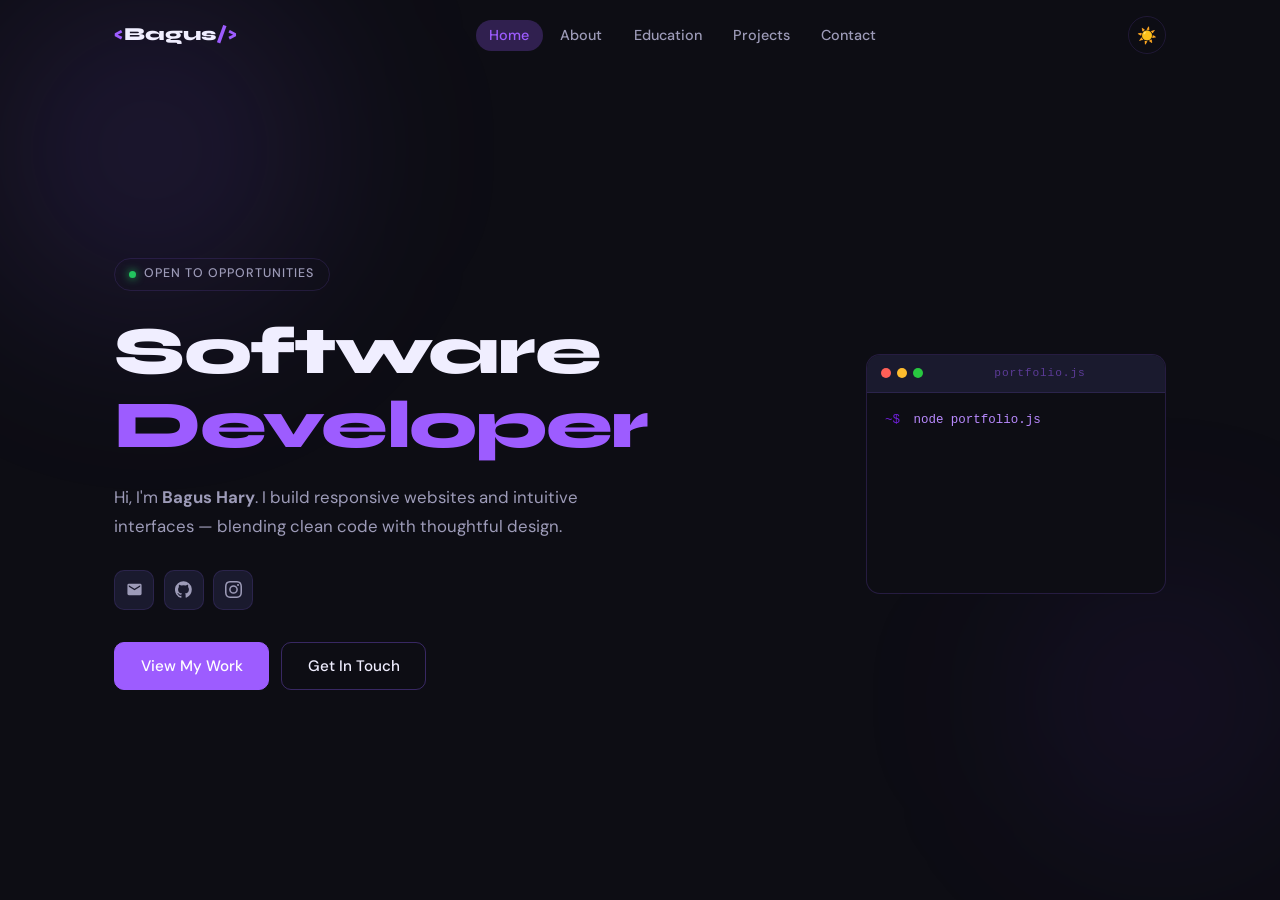
==== index.html @ 2788028b "feat: add dark mode toggle" ====
<!DOCTYPE html>
<html lang="en" data-theme="dark">

<head>
    <meta charset="UTF-8" />
    <meta name="viewport" content="width=device-width, initial-scale=1.0" />
    <title>Bagus Hary — Software Developer</title>
    <meta name="description" content="Portfolio of Bagus Hary — Software Developer" />

    <!-- Google Fonts: Syne (display) + DM Sans (body) -->
    <link rel="preconnect" href="https://fonts.googleapis.com" />
    <link rel="preconnect" href="https://fonts.gstatic.com" crossorigin />
    <link
        href="https://fonts.googleapis.com/css2?family=Syne:wght@400;600;700;800&family=DM+Sans:ital,opsz,wght@0,9..40,300;0,9..40,400;0,9..40,500;1,9..40,300&display=swap"
        rel="stylesheet" />

    <link rel="stylesheet" href="assets/css/style.css" />
</head>

<body>
    <!-- ========== NAVBAR ========== -->
    <header id="navbar">
        <nav class="navbar container">

            <!-- Logo -->
            <a href="#home" class="nav-logo">
                <span class="logo-bracket">&lt;</span>Bagus<span class="logo-bracket">/&gt;</span>
            </a>

            <!-- Desktop Links -->
            <ul class="nav-links" id="navLinks">
                <li><a href="#home" class="nav-link active">Home</a></li>
                <li><a href="#about" class="nav-link">About</a></li>
                <li><a href="#education" class="nav-link">Education</a></li>
                <li><a href="#projects" class="nav-link">Projects</a></li>
                <li><a href="#contact" class="nav-link">Contact</a></li>
            </ul>

            <!-- Right controls -->
            <div class="nav-controls">
                <!-- Dark/Light toggle -->
                <button class="theme-toggle" id="themeToggle" aria-label="Toggle theme" title="Toggle theme">
                    <span class="theme-icon">☀️</span>
                </button>

                <!-- Hamburger (mobile) -->
                <button class="hamburger" id="hamburger" aria-label="Open menu">
                    <span></span><span></span><span></span>
                </button>
            </div>

        </nav>
    </header>

    <main>
        <!-- ========== HERO ========== -->
        <section id="home">
            <div class="hero-bg-blob blob-1"></div>
            <div class="hero-bg-blob blob-2"></div>

            <div class="container hero-inner">
                <div class="hero-content">

                    <!-- Status badge -->
                    <div class="hero-badge">
                        <span class="badge-dot"></span>
                        Open to Opportunities
                    </div>

                    <!-- Headline -->
                    <h1 class="hero-title">
                        Software
                        <span class="accent">Developer</span>
                    </h1>

                    <!-- Tagline -->
                    <p class="hero-tagline">
                        Hi, I'm <strong>Bagus Hary</strong>. I build responsive websites and
                        intuitive interfaces — blending clean code with thoughtful design.
                    </p>

                    <!-- Social icons -->
                    <div class="hero-social">
                        <a href="mailto:bagushary79@gmail.com" class="social-btn" aria-label="Email">
                            <svg viewBox="0 0 24 24" fill="currentColor">
                                <path
                                    d="M20 4H4a2 2 0 0 0-2 2v12a2 2 0 0 0 2 2h16a2 2 0 0 0 2-2V6a2 2 0 0 0-2-2zm0 4-8 5-8-5V6l8 5 8-5v2z" />
                            </svg>
                        </a>
                        <a href="https://github.com/harybagus" target="_blank" rel="noopener" class="social-btn"
                            aria-label="GitHub">
                            <svg viewBox="0 0 24 24" fill="currentColor">
                                <path
                                    d="M12 .3a12 12 0 0 0-3.79 23.4c.6.1.82-.26.82-.58v-2.18c-3.34.72-4.04-1.61-4.04-1.61-.54-1.38-1.33-1.75-1.33-1.75-1.09-.74.08-.73.08-.73 1.2.09 1.84 1.24 1.84 1.24 1.07 1.83 2.8 1.3 3.49 1 .1-.78.42-1.31.76-1.61-2.67-.3-5.47-1.33-5.47-5.93 0-1.31.47-2.38 1.24-3.22-.14-.3-.54-1.52.1-3.18 0 0 1.01-.32 3.3 1.23a11.5 11.5 0 0 1 6 0c2.29-1.55 3.3-1.23 3.3-1.23.64 1.66.24 2.88.12 3.18.77.84 1.23 1.91 1.23 3.22 0 4.61-2.81 5.63-5.48 5.92.43.37.81 1.1.81 2.22v3.29c0 .32.22.69.83.58A12 12 0 0 0 12 .3z" />
                            </svg>
                        </a>
                        <a href="https://instagram.com/bagus.hry" target="_blank" rel="noopener" class="social-btn"
                            aria-label="Instagram">
                            <svg viewBox="0 0 24 24" fill="currentColor">
                                <path
                                    d="M12 2.163c3.204 0 3.584.012 4.85.07 3.252.148 4.771 1.691 4.919 4.919.058 1.265.069 1.645.069 4.849 0 3.205-.012 3.584-.069 4.849-.149 3.225-1.664 4.771-4.919 4.919-1.266.058-1.644.07-4.85.07-3.204 0-3.584-.012-4.849-.07-3.26-.149-4.771-1.699-4.919-4.92-.058-1.265-.07-1.644-.07-4.849 0-3.204.013-3.583.07-4.849.149-3.227 1.664-4.771 4.919-4.919 1.266-.057 1.645-.069 4.849-.069zM12 0C8.741 0 8.333.014 7.053.072 2.695.272.273 2.69.073 7.052.014 8.333 0 8.741 0 12c0 3.259.014 3.668.072 4.948.2 4.358 2.618 6.78 6.98 6.98C8.333 23.986 8.741 24 12 24c3.259 0 3.668-.014 4.948-.072 4.354-.2 6.782-2.618 6.979-6.98.059-1.28.073-1.689.073-4.948 0-3.259-.014-3.667-.072-4.947-.196-4.354-2.617-6.78-6.979-6.98C15.668.014 15.259 0 12 0zm0 5.838a6.162 6.162 0 1 0 0 12.324 6.162 6.162 0 0 0 0-12.324zM12 16a4 4 0 1 1 0-8 4 4 0 0 1 0 8zm6.406-11.845a1.44 1.44 0 1 0 0 2.881 1.44 1.44 0 0 0 0-2.881z" />
                            </svg>
                        </a>
                    </div>

                    <!-- CTA buttons -->
                    <div class="hero-cta">
                        <a href="#projects" class="btn btn-primary">View My Work</a>
                        <a href="#contact" class="btn btn-outline">Get In Touch</a>
                    </div>

                </div>

                <!-- Terminal Card -->
                <div class="hero-terminal">
                    <!-- Title bar -->
                    <div class="term-bar">
                        <span class="term-dot dot-red"></span>
                        <span class="term-dot dot-yellow"></span>
                        <span class="term-dot dot-green"></span>
                        <span class="term-title-label">portfolio.js</span>
                    </div>

                    <!-- Terminal body — diisi oleh JS -->
                    <div class="term-body" id="termBody"></div>
                </div>
            </div>
        </section>

        <!-- ========== ABOUT ========== -->
        <section id="about"></section>

        <!-- ========== EDUCATION ========== -->
        <section id="education"></section>

        <!-- ========== PROJECTS ========== -->
        <section id="projects"></section>

        <!-- ========== CONTACT ========== -->
        <section id="contact"></section>
    </main>

    <!-- ========== FOOTER ========== -->
    <footer id="footer"></footer>

    <script src="assets/js/script.js"></script>
</body>

</html>
---- assets/css/style.css ----
/* ============================================================
   CSS VARIABLES — Dark & Light Theme
   ============================================================ */
:root {
  /* Purple palette */
  --purple-50: #f5f0ff;
  --purple-100: #ede0ff;
  --purple-200: #d5b8ff;
  --purple-300: #b98aff;
  --purple-400: #9d5cff;
  --purple-500: #8534f5;
  --purple-600: #6e1fd9;
  --purple-700: #5a14b5;

  /* Transition speed */
  --transition: 0.3s ease;
}

/* ---- DARK THEME (default) ---- */
[data-theme="dark"] {
  --bg-primary: #0d0d14;
  --bg-secondary: #13131f;
  --bg-card: #1a1a2e;
  --bg-card-hover: #1f1f38;

  --text-primary: #f0eeff;
  --text-secondary: #9d9bb8;
  --text-muted: #5e5c7a;

  --border: rgba(139, 92, 246, 0.15);
  --border-strong: rgba(139, 92, 246, 0.35);

  --accent: var(--purple-400);
  --accent-glow: rgba(157, 92, 255, 0.25);
}

/* ---- LIGHT THEME ---- */
[data-theme="light"] {
  --bg-primary: #fafaf9;
  --bg-secondary: #f3f0ff;
  --bg-card: #ffffff;
  --bg-card-hover: #f5f0ff;

  --text-primary: #1a1630;
  --text-secondary: #5a5478;
  --text-muted: #a098c0;

  --border: rgba(109, 40, 217, 0.12);
  --border-strong: rgba(109, 40, 217, 0.3);

  --accent: var(--purple-600);
  --accent-glow: rgba(109, 40, 217, 0.12);
}

/* ============================================================
   RESET & BASE
   ============================================================ */
*,
*::before,
*::after {
  box-sizing: border-box;
  margin: 0;
  padding: 0;
}

html {
  scroll-behavior: smooth;
  font-size: 16px;
}

body {
  font-family: "DM Sans", sans-serif;
  background-color: var(--bg-primary);
  color: var(--text-primary);
  line-height: 1.6;
  transition:
    background-color var(--transition),
    color var(--transition);
  overflow-x: hidden;
}

/* Links */
a {
  color: inherit;
  text-decoration: none;
}

/* Images */
img {
  max-width: 100%;
  display: block;
}

/* Lists */
ul,
ol {
  list-style: none;
}

/* ============================================================
   TYPOGRAPHY
   ============================================================ */
h1,
h2,
h3,
h4 {
  font-family: "Syne", sans-serif;
  line-height: 1.15;
  font-weight: 700;
}

/* ============================================================
   LAYOUT UTILITIES
   ============================================================ */
.container {
  width: 100%;
  max-width: 1100px;
  margin: 0 auto;
  padding: 0 1.5rem;
}

.section-label {
  display: inline-block;
  font-size: 0.75rem;
  font-weight: 500;
  letter-spacing: 0.15em;
  text-transform: uppercase;
  color: var(--accent);
  margin-bottom: 0.75rem;
}

.section-title {
  font-size: clamp(2rem, 4vw, 2.75rem);
  color: var(--text-primary);
  margin-bottom: 1rem;
}

.section-subtitle {
  font-size: 1.05rem;
  color: var(--text-secondary);
  max-width: 540px;
  line-height: 1.7;
}

/* Accent span — purple highlight */
.accent {
  color: var(--accent);
}

/* ============================================================
   SCROLLBAR
   ============================================================ */
::-webkit-scrollbar {
  width: 5px;
}
::-webkit-scrollbar-track {
  background: var(--bg-primary);
}
::-webkit-scrollbar-thumb {
  background: var(--purple-600);
  border-radius: 99px;
}

/* ============================================================
   NAVBAR
   ============================================================ */
#navbar {
  position: fixed;
  top: 0;
  left: 0;
  right: 0;
  z-index: 1000;
  padding: 1rem 0;
  transition:
    background var(--transition),
    box-shadow var(--transition),
    padding var(--transition);
}

/* Scrolled state — added by JS */
#navbar.scrolled {
  background: var(--bg-secondary);
  backdrop-filter: blur(14px);
  -webkit-backdrop-filter: blur(14px);
  box-shadow: 0 1px 0 var(--border);
  padding: 0.6rem 0;
}

.navbar {
  display: flex;
  align-items: center;
  justify-content: space-between;
  gap: 1rem;
}

/* Logo */
.nav-logo {
  font-family: "Syne", sans-serif;
  font-weight: 800;
  font-size: 1.15rem;
  color: var(--text-primary);
  transition: color var(--transition);
  white-space: nowrap;
}
.nav-logo:hover {
  color: var(--accent);
}
.logo-bracket {
  color: var(--accent);
}

/* Links */
.nav-links {
  display: flex;
  align-items: center;
  gap: 0.25rem;
}

.nav-link {
  font-size: 0.9rem;
  font-weight: 500;
  color: var(--text-secondary);
  padding: 0.4rem 0.85rem;
  border-radius: 999px;
  transition:
    color var(--transition),
    background var(--transition);
}
.nav-link:hover,
.nav-link.active {
  color: var(--text-primary);
  background: var(--accent-glow);
}
.nav-link.active {
  color: var(--accent);
}

/* Controls */
.nav-controls {
  display: flex;
  align-items: center;
  gap: 0.5rem;
}

/* Theme Toggle */
.theme-toggle {
  background: none;
  border: 1px solid var(--border);
  border-radius: 999px;
  width: 38px;
  height: 38px;
  cursor: pointer;
  font-size: 1rem;
  display: flex;
  align-items: center;
  justify-content: center;
  transition:
    border-color var(--transition),
    background var(--transition);
  color: var(--text-primary);
}
.theme-toggle:hover {
  border-color: var(--accent);
  background: var(--accent-glow);
}

/* Hamburger */
.hamburger {
  display: none;
  flex-direction: column;
  gap: 5px;
  background: none;
  border: none;
  cursor: pointer;
  padding: 4px;
}
.hamburger span {
  display: block;
  width: 22px;
  height: 2px;
  background: var(--text-primary);
  border-radius: 2px;
  transition:
    transform var(--transition),
    opacity var(--transition);
}

/* Hamburger open state */
.hamburger.open span:nth-child(1) {
  transform: translateY(7px) rotate(45deg);
}
.hamburger.open span:nth-child(2) {
  opacity: 0;
}
.hamburger.open span:nth-child(3) {
  transform: translateY(-7px) rotate(-45deg);
}

/* Mobile nav */
@media (max-width: 768px) {
  .hamburger {
    display: flex;
  }

  .nav-links {
    position: fixed;
    top: 0;
    right: 0;
    height: 100dvh;
    width: min(280px, 80vw);
    background: var(--bg-secondary);
    border-left: 1px solid var(--border);
    flex-direction: column;
    align-items: flex-start;
    padding: 5rem 2rem 2rem;
    gap: 0.25rem;
    transform: translateX(110%);
    transition: transform 0.35s cubic-bezier(0.4, 0, 0.2, 1);
  }
  .nav-links.open {
    transform: translateX(0);
  }

  .nav-link {
    font-size: 1.1rem;
    width: 100%;
    padding: 0.6rem 1rem;
  }
}

/* ============================================================
   HERO
   ============================================================ */
#home {
  position: relative;
  min-height: 100dvh;
  display: flex;
  align-items: center;
  padding: 7rem 0 4rem;
  overflow: hidden;
}

/* Background blobs */
.hero-bg-blob {
  position: absolute;
  border-radius: 50%;
  filter: blur(80px);
  pointer-events: none;
  z-index: 0;
}
.blob-1 {
  width: 500px;
  height: 500px;
  background: radial-gradient(
    circle,
    rgba(139, 92, 246, 0.18) 0%,
    transparent 70%
  );
  top: -100px;
  left: -100px;
}
.blob-2 {
  width: 400px;
  height: 400px;
  background: radial-gradient(
    circle,
    rgba(109, 40, 217, 0.12) 0%,
    transparent 70%
  );
  bottom: 0;
  right: -80px;
}

.hero-inner {
  position: relative;
  z-index: 1;
  display: grid;
  grid-template-columns: 1fr auto;
  gap: 3rem;
  align-items: center;
}

/* Content */
.hero-badge {
  display: inline-flex;
  align-items: center;
  gap: 0.5rem;
  font-size: 0.78rem;
  font-weight: 500;
  letter-spacing: 0.08em;
  text-transform: uppercase;
  color: var(--text-secondary);
  border: 1px solid var(--border);
  padding: 0.35rem 0.9rem;
  border-radius: 999px;
  margin-bottom: 1.5rem;
  width: fit-content;
}
.badge-dot {
  width: 7px;
  height: 7px;
  border-radius: 50%;
  background: #22c55e;
  box-shadow: 0 0 8px #22c55e;
  animation: pulse-dot 2s ease infinite;
}
@keyframes pulse-dot {
  0%,
  100% {
    opacity: 1;
  }
  50% {
    opacity: 0.4;
  }
}

.hero-title {
  font-size: clamp(2.5rem, 5.5vw, 4.2rem);
  font-weight: 800;
  line-height: 1.1;
  margin-bottom: 1.25rem;
  letter-spacing: -0.02em;
}

.hero-tagline {
  font-size: 1.05rem;
  color: var(--text-secondary);
  max-width: 480px;
  line-height: 1.75;
  margin-bottom: 1.75rem;
}

/* Social */
.hero-social {
  display: flex;
  gap: 0.6rem;
  margin-bottom: 2rem;
}
.social-btn {
  width: 40px;
  height: 40px;
  border-radius: 10px;
  border: 1px solid var(--border);
  background: var(--bg-card);
  display: flex;
  align-items: center;
  justify-content: center;
  color: var(--text-secondary);
  transition:
    border-color var(--transition),
    color var(--transition),
    transform var(--transition),
    background var(--transition);
}
.social-btn svg {
  width: 17px;
  height: 17px;
}
.social-btn:hover {
  border-color: var(--accent);
  color: var(--accent);
  background: var(--accent-glow);
  transform: translateY(-2px);
}

/* CTA */
.hero-cta {
  display: flex;
  gap: 0.75rem;
  flex-wrap: wrap;
}

/* Buttons */
.btn {
  display: inline-flex;
  align-items: center;
  gap: 0.4rem;
  font-family: "DM Sans", sans-serif;
  font-size: 0.95rem;
  font-weight: 500;
  padding: 0.7rem 1.6rem;
  border-radius: 10px;
  border: 1px solid transparent;
  cursor: pointer;
  transition: all var(--transition);
  text-decoration: none;
}
.btn-primary {
  background: var(--accent);
  color: #fff;
  border-color: var(--accent);
}
.btn-primary:hover {
  background: var(--purple-500);
  transform: translateY(-2px);
  box-shadow: 0 8px 24px var(--accent-glow);
}
.btn-outline {
  background: transparent;
  color: var(--text-primary);
  border-color: var(--border-strong);
}
.btn-outline:hover {
  border-color: var(--accent);
  color: var(--accent);
  background: var(--accent-glow);
  transform: translateY(-2px);
}

/* Hero Terminal */
.hero-terminal {
  flex-shrink: 0;
  width: 300px;
  background: var(--term-bg);
  border: 1px solid var(--term-border);
  border-radius: 14px;
  overflow: hidden;
  font-family: "Courier New", Courier, monospace;
  animation: fadeUp 0.7s ease 0.45s both;
  transition:
    background var(--transition),
    border-color var(--transition);
}

.term-bar {
  background: var(--term-bar-bg);
  padding: 10px 14px;
  display: flex;
  align-items: center;
  gap: 6px;
  border-bottom: 1px solid var(--term-bar-border);
  transition: background var(--transition);
}

.term-dot {
  width: 10px;
  height: 10px;
  border-radius: 50%;
  flex-shrink: 0;
}
.dot-red {
  background: #ff5f57;
}
.dot-yellow {
  background: #febc2e;
}
.dot-green {
  background: #28c840;
}

.term-title-label {
  flex: 1;
  text-align: center;
  font-size: 0.7rem;
  color: var(--term-label);
  letter-spacing: 0.08em;
}

.term-body {
  padding: 16px 18px 20px;
  font-size: 0.78rem;
  line-height: 1.9;
  color: var(--term-body-fg);
  min-height: 200px;
}

.term-line {
  display: flex;
  gap: 6px;
  opacity: 0;
  transform: translateY(4px);
  transition:
    opacity 0.2s ease,
    transform 0.2s ease;
  white-space: pre;
}
.term-line.show {
  opacity: 1;
  transform: none;
}

/* Syntax colors — pakai CSS variables */
.t-prompt {
  color: var(--t-prompt);
  flex-shrink: 0;
}
.t-cmd {
  color: var(--t-cmd);
}
.t-key {
  color: var(--t-key);
}
.t-str {
  color: var(--t-str);
}
.t-val {
  color: var(--t-val);
}
.t-ok {
  color: var(--t-ok);
}

/* CSS variables terminal per tema */
[data-theme="dark"] {
  --term-bg: #0d0d14;
  --term-bar-bg: #1a1a2e;
  --term-bar-border: rgba(139, 92, 246, 0.15);
  --term-border: rgba(139, 92, 246, 0.2);
  --term-label: rgba(157, 92, 255, 0.5);
  --term-body-fg: #9d9bb8;
  --t-prompt: #6e1fd9;
  --t-cmd: #b98aff;
  --t-key: #9d5cff;
  --t-str: #f59e0b;
  --t-val: #22c55e;
  --t-ok: #22c55e;
  --t-cursor-bg: #9d5cff;
}

[data-theme="light"] {
  --term-bg: #ffffff;
  --term-bar-bg: #f5f0ff;
  --term-bar-border: rgba(109, 40, 217, 0.12);
  --term-border: rgba(109, 40, 217, 0.18);
  --term-label: #a098c0;
  --term-body-fg: #5a5478;
  --t-prompt: #6e1fd9;
  --t-cmd: #5a14b5;
  --t-key: #6e1fd9;
  --t-str: #92400e;
  --t-val: #166534;
  --t-ok: #166534;
  --t-cursor-bg: #6e1fd9;
}

.t-cursor {
  display: inline-block;
  width: 7px;
  height: 13px;
  background: var(--t-cursor-bg);
  vertical-align: middle;
  margin-left: 1px;
  animation: blink-cursor 1s step-end infinite;
}

@keyframes blink-cursor {
  50% {
    opacity: 0;
  }
}

@media (max-width: 820px) {
  .hero-terminal {
    display: none;
  }
}
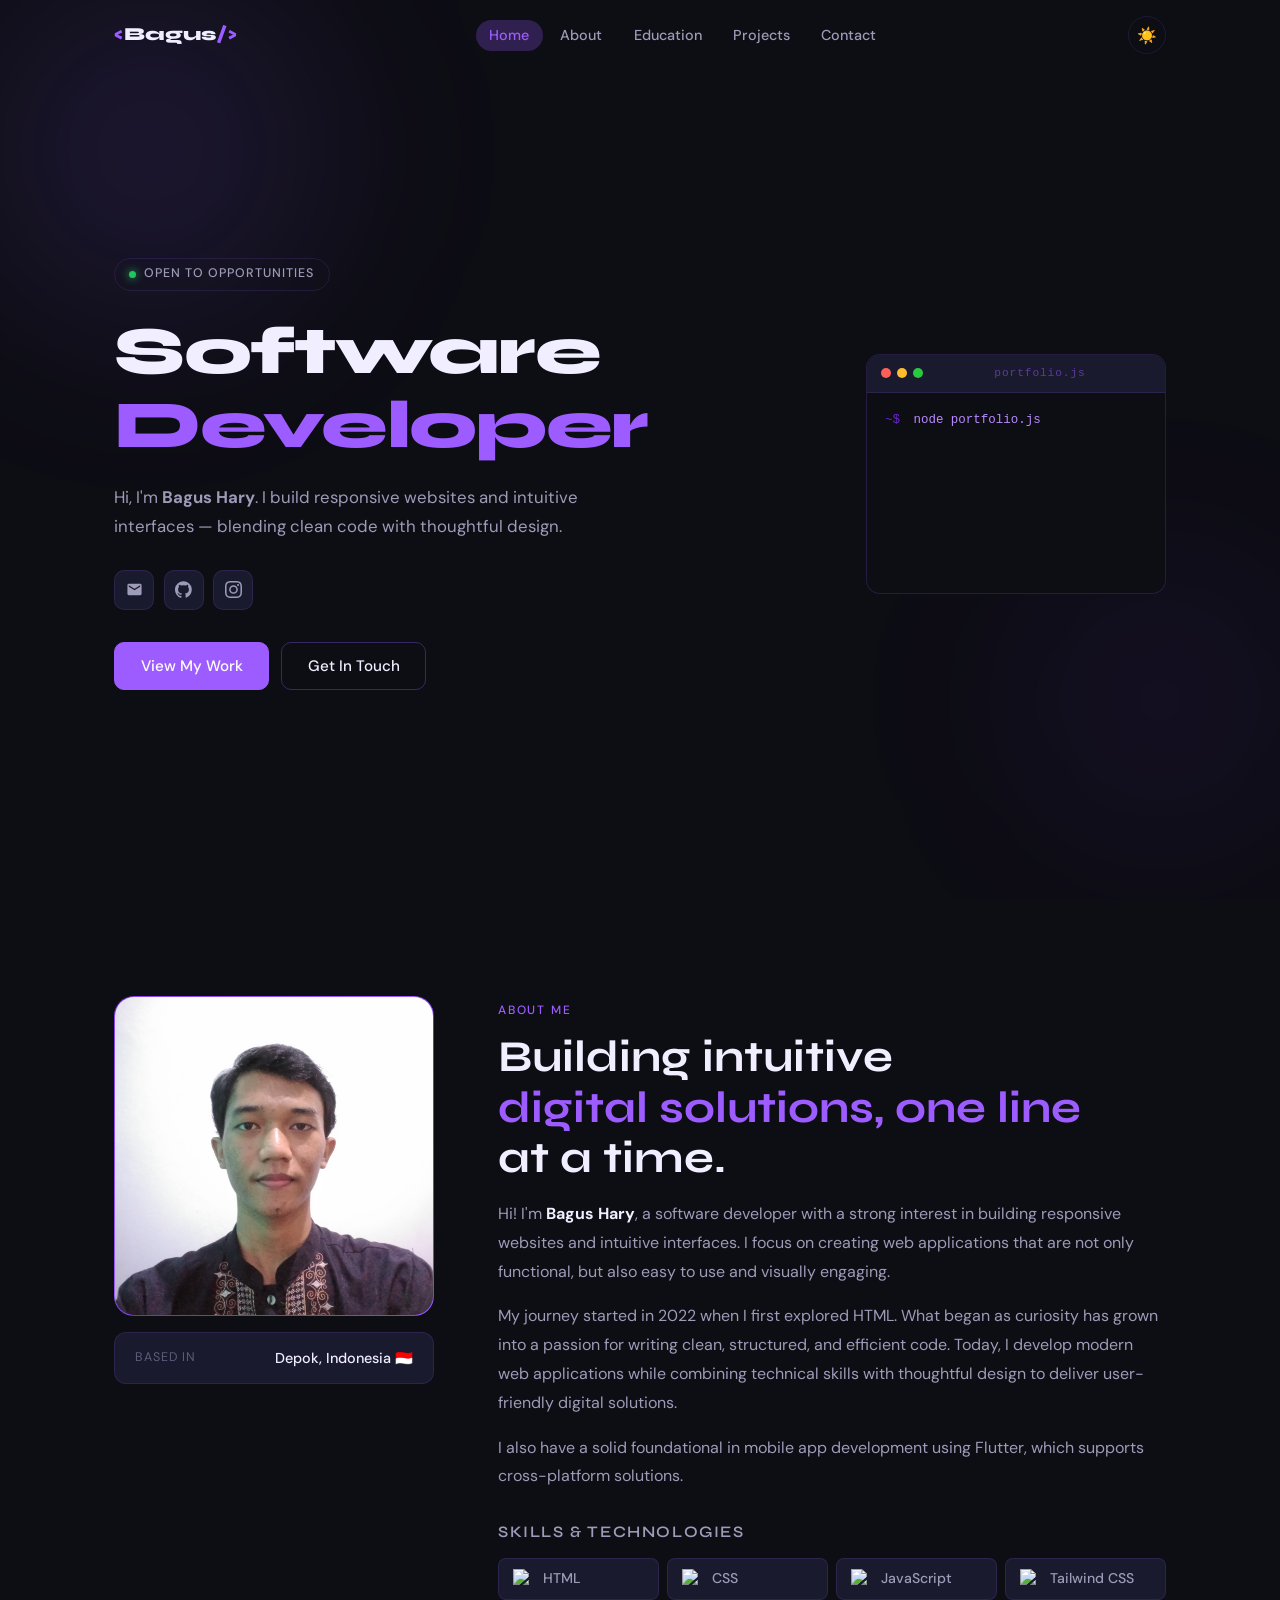
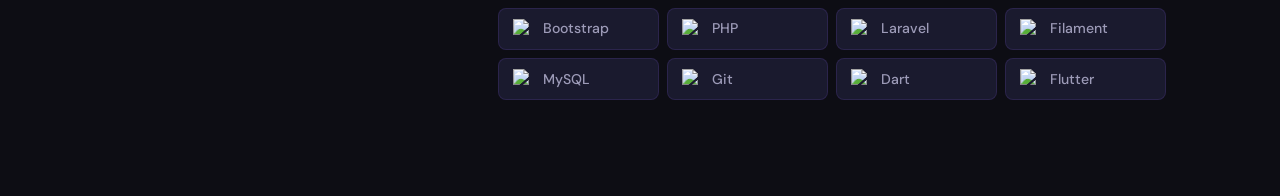
==== commit 9dccb644: "feat: add about me & skills section" ====
--- a/index.html
+++ b/index.html
@@ -128,7 +128,120 @@
         </section>
 
         <!-- ========== ABOUT ========== -->
-        <section id="about"></section>
+        <section id="about">
+            <div class="container">
+                <div class="about-grid">
+
+                    <!-- Left: avatar -->
+                    <div class="about-visual">
+                        <div class="about-avatar-wrap">
+                            <!-- Ganti src dengan foto Anda -->
+                            <div class="about-avatar-box">
+                                <img src="assets/images/selfisibagus.jpg" alt="Bagus Hary">
+                            </div>
+                        </div>
+                        <div class="about-card-info">
+                            <span class="about-info-label">Based in</span>
+                            <span class="about-info-value">Depok, Indonesia 🇮🇩</span>
+                        </div>
+                    </div>
+
+                    <!-- Right: text + skills -->
+                    <div class="about-content">
+                        <span class="section-label">About Me</span>
+                        <h2 class="section-title">Building intuitive<br><span class="accent">digital solutions, one
+                                line</span><br>at a
+                            time.</h2>
+
+                        <p class="about-text">
+                            Hi! I'm <strong>Bagus Hary</strong>, a software developer with a strong interest in building
+                            responsive websites and intuitive interfaces. I focus on creating web applications that are
+                            not only functional, but also easy to use and visually engaging.
+                        </p>
+                        <p class="about-text">
+                            My journey started in 2022 when I first explored HTML. What began as curiosity has grown
+                            into a passion for writing clean, structured, and efficient code. Today, I develop modern
+                            web applications while combining technical skills with thoughtful design to deliver
+                            user-friendly digital solutions.
+                        </p>
+                        <p class="about-text">
+                            I also have a solid foundational in mobile app development using Flutter, which supports
+                            cross-platform solutions.
+                        </p>
+
+                        <div class="skills-section">
+                            <h3 class="skills-heading">Skills &amp; Technologies</h3>
+                            <div class="skills-grid">
+                                <a href="https://developer.mozilla.org/en-US/docs/Web/HTML" target="_blank"
+                                    rel="noopener" class="skill-item">
+                                    <img src="https://cdn.jsdelivr.net/gh/devicons/devicon/icons/html5/html5-original.svg"
+                                        alt="HTML" class="skill-logo">
+                                    <span>HTML</span>
+                                </a>
+                                <a href="https://developer.mozilla.org/en-US/docs/Web/CSS" target="_blank"
+                                    rel="noopener" class="skill-item">
+                                    <img src="https://cdn.jsdelivr.net/gh/devicons/devicon/icons/css3/css3-original.svg"
+                                        alt="CSS" class="skill-logo">
+                                    <span>CSS</span>
+                                </a>
+                                <a href="https://developer.mozilla.org/en-US/docs/Web/JavaScript" target="_blank"
+                                    rel="noopener" class="skill-item">
+                                    <img src="https://cdn.jsdelivr.net/gh/devicons/devicon/icons/javascript/javascript-original.svg"
+                                        alt="JavaScript" class="skill-logo">
+                                    <span>JavaScript</span>
+                                </a>
+                                <a href="https://tailwindcss.com" target="_blank" rel="noopener" class="skill-item">
+                                    <img src="https://cdn.jsdelivr.net/gh/devicons/devicon@latest/icons/tailwindcss/tailwindcss-original.svg"
+                                        alt="Tailwind CSS" class="skill-logo">
+                                    <span>Tailwind CSS</span>
+                                </a>
+                                <a href="https://getbootstrap.com" target="_blank" rel="noopener" class="skill-item">
+                                    <img src="https://cdn.jsdelivr.net/gh/devicons/devicon/icons/bootstrap/bootstrap-original.svg"
+                                        alt="Bootstrap" class="skill-logo">
+                                    <span>Bootstrap</span>
+                                </a>
+                                <a href="https://www.php.net" target="_blank" rel="noopener" class="skill-item">
+                                    <img src="https://cdn.jsdelivr.net/gh/devicons/devicon/icons/php/php-original.svg"
+                                        alt="PHP" class="skill-logo">
+                                    <span>PHP</span>
+                                </a>
+                                <a href="https://laravel.com" target="_blank" rel="noopener" class="skill-item">
+                                    <img src="https://cdn.jsdelivr.net/gh/devicons/devicon@latest/icons/laravel/laravel-original.svg"
+                                        alt="Laravel" class="skill-logo">
+                                    <span>Laravel</span>
+                                </a>
+                                <a href="https://filamentphp.com" target="_blank" rel="noopener" class="skill-item">
+                                    <img src="https://avatars.githubusercontent.com/u/64450473?s=200&v=4" alt="Filament"
+                                        class="skill-logo">
+                                    <span>Filament</span>
+                                </a>
+                                <a href="https://www.mysql.com" target="_blank" rel="noopener" class="skill-item">
+                                    <img src="https://cdn.jsdelivr.net/gh/devicons/devicon/icons/mysql/mysql-original.svg"
+                                        alt="MySQL" class="skill-logo">
+                                    <span>MySQL</span>
+                                </a>
+                                <a href="https://git-scm.com" target="_blank" rel="noopener" class="skill-item">
+                                    <img src="https://cdn.jsdelivr.net/gh/devicons/devicon/icons/git/git-original.svg"
+                                        alt="Git" class="skill-logo">
+                                    <span>Git</span>
+                                </a>
+                                <a href="https://dart.dev" target="_blank" rel="noopener" class="skill-item">
+                                    <img src="https://cdn.jsdelivr.net/gh/devicons/devicon/icons/dart/dart-original.svg"
+                                        alt="Dart" class="skill-logo">
+                                    <span>Dart</span>
+                                </a>
+                                <a href="https://flutter.dev" target="_blank" rel="noopener" class="skill-item">
+                                    <img src="https://cdn.jsdelivr.net/gh/devicons/devicon/icons/flutter/flutter-original.svg"
+                                        alt="Flutter" class="skill-logo">
+                                    <span>Flutter</span>
+                                </a>
+                            </div>
+                        </div>
+                    </div>
+
+                </div>
+            </div>
+        </section>
 
         <!-- ========== EDUCATION ========== -->
         <section id="education"></section>
--- a/assets/css/style.css
+++ b/assets/css/style.css
@@ -654,3 +654,151 @@
     display: none;
   }
 }
+
+/* ============================================================
+   ABOUT
+   ============================================================ */
+#about {
+  padding: 6rem 0;
+}
+
+.about-grid {
+  display: grid;
+  grid-template-columns: 320px 1fr;
+  gap: 4rem;
+  align-items: start;
+}
+
+/* Visual / left column */
+.about-visual {
+  display: flex;
+  flex-direction: column;
+  gap: 1rem;
+  position: sticky;
+  top: 5rem;
+}
+
+.about-avatar-wrap {
+  position: relative;
+}
+.about-avatar-box {
+  width: 100%;
+  aspect-ratio: 1;
+  border-radius: 20px;
+  background: linear-gradient(135deg, var(--purple-600), var(--purple-400));
+  display: flex;
+  align-items: center;
+  justify-content: center;
+  font-family: "Syne", sans-serif;
+  font-weight: 800;
+  font-size: 3rem;
+  color: #fff;
+  border: 1.75px solid var(--border);
+  overflow: hidden;
+}
+
+.about-card-info {
+  background: var(--bg-card);
+  border: 1px solid var(--border);
+  border-radius: 12px;
+  padding: 0.85rem 1.25rem;
+  display: flex;
+  justify-content: space-between;
+  align-items: center;
+}
+.about-info-label {
+  font-size: 0.78rem;
+  text-transform: uppercase;
+  letter-spacing: 0.08em;
+  color: var(--text-muted);
+}
+.about-info-value {
+  font-size: 0.9rem;
+  font-weight: 500;
+  color: var(--text-primary);
+}
+
+/* Content / right column */
+.about-text {
+  color: var(--text-secondary);
+  line-height: 1.8;
+  margin-bottom: 1rem;
+}
+.about-text strong {
+  color: var(--text-primary);
+}
+
+/* Skills */
+.skills-section {
+  margin-top: 2rem;
+}
+.skills-heading {
+  font-size: 1rem;
+  font-weight: 600;
+  color: var(--text-secondary);
+  text-transform: uppercase;
+  letter-spacing: 0.1em;
+  margin-bottom: 1rem;
+}
+
+/* Skills grid */
+.skills-grid {
+  display: grid;
+  grid-template-columns: repeat(auto-fill, minmax(150px, 1fr));
+  gap: 0.5rem;
+}
+
+.skill-item {
+  display: flex;
+  align-items: center;
+  gap: 0.6rem;
+  font-size: 0.88rem;
+  font-weight: 500;
+  color: var(--text-secondary);
+  background: var(--bg-card);
+  border: 1px solid var(--border);
+  padding: 0.55rem 0.9rem;
+  border-radius: 8px;
+  cursor: pointer;
+  text-decoration: none;
+  transition:
+    border-color var(--transition),
+    color var(--transition),
+    background var(--transition),
+    transform var(--transition);
+}
+.skill-item:hover {
+  border-color: var(--border-strong);
+  color: var(--text-primary);
+  background: var(--bg-card-hover);
+  transform: translateY(-2px);
+}
+
+/* Logo icon */
+.skill-logo {
+  width: 20px;
+  height: 20px;
+  object-fit: contain;
+  flex-shrink: 0;
+}
+
+/* Responsive */
+@media (max-width: 900px) {
+  .about-grid {
+    grid-template-columns: 1fr;
+  }
+  .about-visual {
+    position: static;
+    flex-direction: row;
+    align-items: center;
+  }
+  .about-avatar-box {
+    width: 120px;
+    font-size: 2rem;
+    aspect-ratio: 1;
+    flex-shrink: 0;
+  }
+  .about-card-info {
+    flex: 1;
+  }
+}
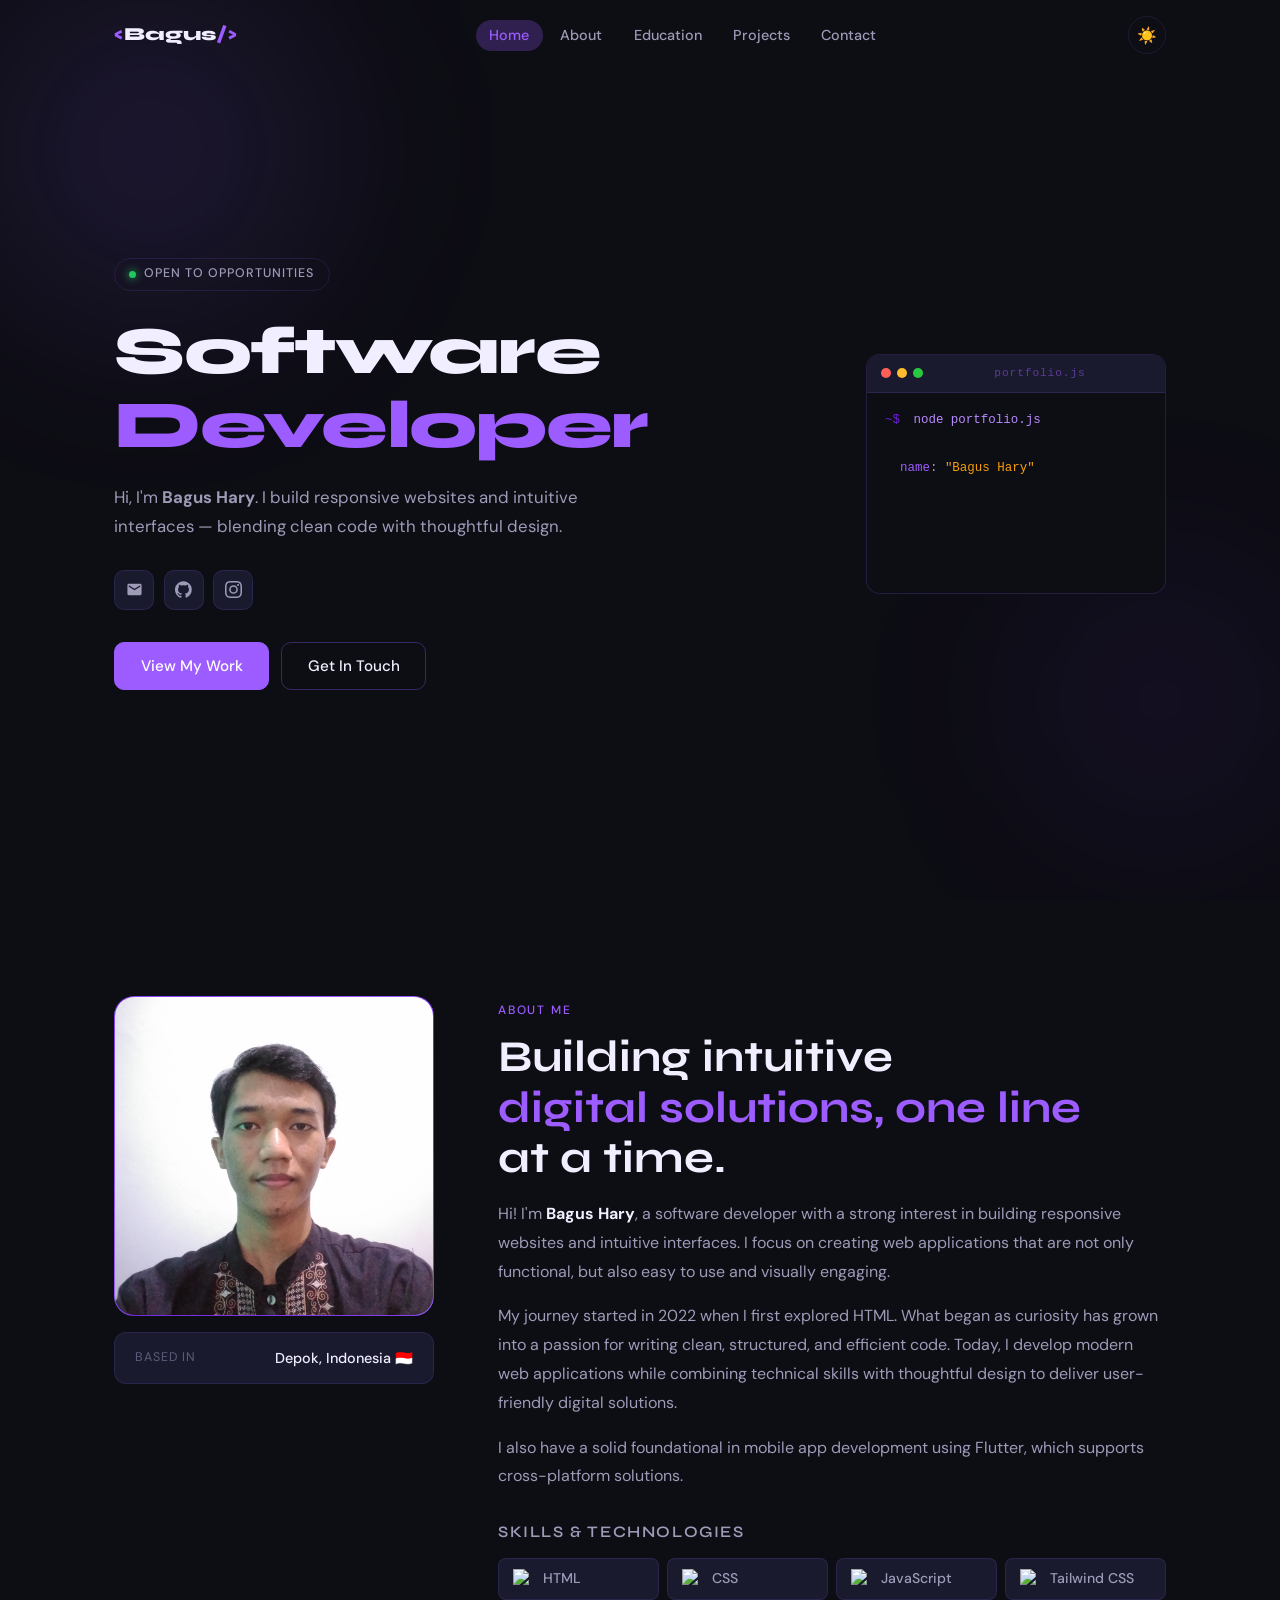
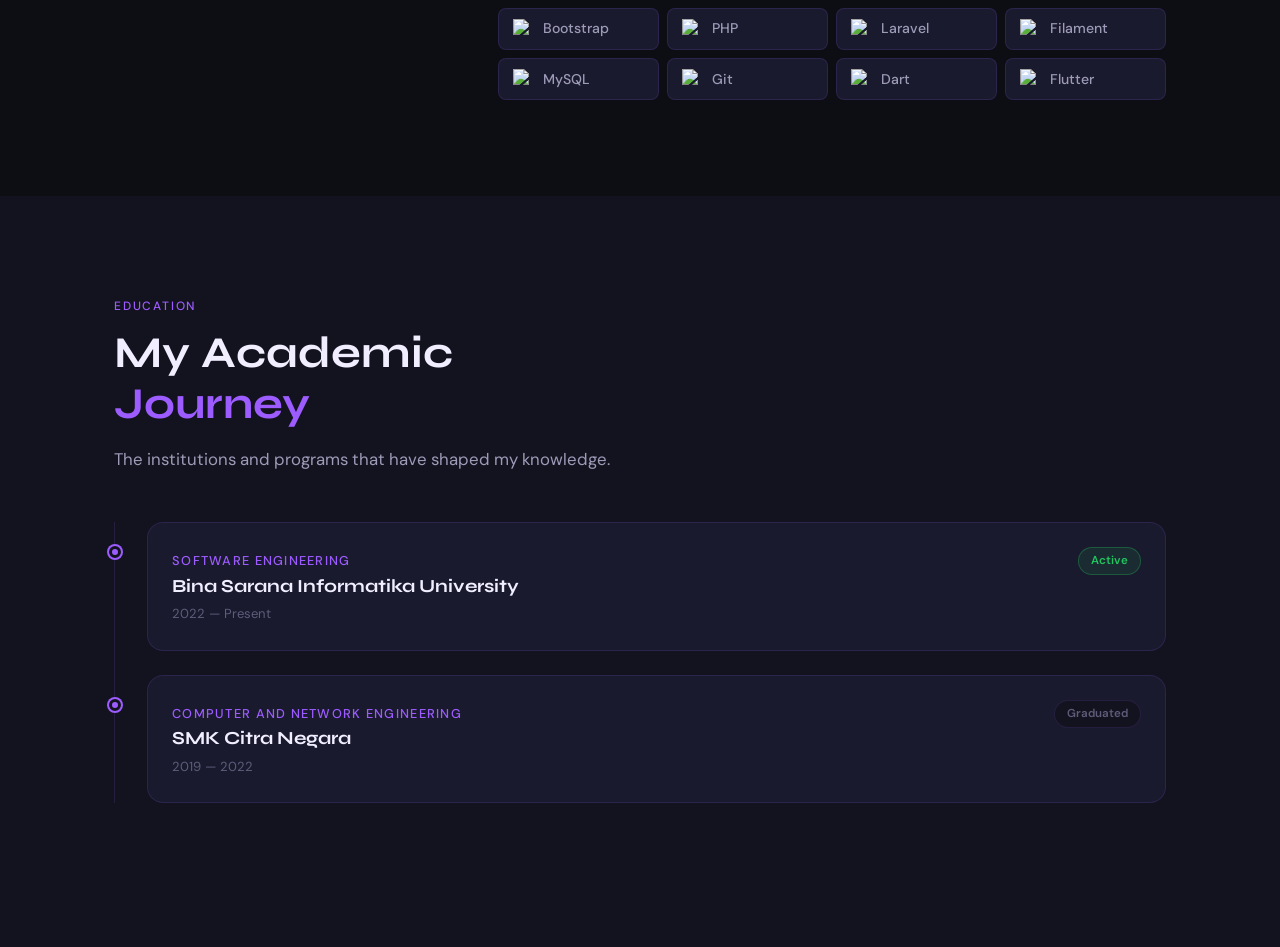
==== commit 28656df6: "feat: add education section" ====
--- a/index.html
+++ b/index.html
@@ -244,7 +244,46 @@
         </section>
 
         <!-- ========== EDUCATION ========== -->
-        <section id="education"></section>
+        <section id="education">
+            <div class="container">
+                <div class="section-header">
+                    <span class="section-label">Education</span>
+                    <h2 class="section-title">My Academic<br><span class="accent">Journey</span></h2>
+                    <p class="section-subtitle">The institutions and programs that have shaped my knowledge.</p>
+                </div>
+
+                <!-- Timeline -->
+                <div class="edu-timeline">
+                    <div class="edu-item">
+                        <div class="edu-dot"></div>
+                        <div class="edu-card">
+                            <div class="edu-card-header">
+                                <div>
+                                    <span class="edu-degree">Software Engineering</span>
+                                    <h3 class="edu-school">Bina Sarana Informatika University</h3>
+                                    <span class="edu-period">2022 — Present</span>
+                                </div>
+                                <span class="edu-badge edu-badge--active">Active</span>
+                            </div>
+                        </div>
+                    </div>
+
+                    <div class="edu-item">
+                        <div class="edu-dot"></div>
+                        <div class="edu-card">
+                            <div class="edu-card-header">
+                                <div>
+                                    <span class="edu-degree">Computer and Network Engineering</span>
+                                    <h3 class="edu-school">SMK Citra Negara</h3>
+                                    <span class="edu-period">2019 — 2022</span>
+                                </div>
+                                <span class="edu-badge">Graduated</span>
+                            </div>
+                        </div>
+                    </div>
+                </div>
+            </div>
+        </section>
 
         <!-- ========== PROJECTS ========== -->
         <section id="projects"></section>
@@ -256,6 +295,14 @@
     <!-- ========== FOOTER ========== -->
     <footer id="footer"></footer>
 
+    <!-- ========== BACK TO TOP BUTTON ========== -->
+    <button id="backToTop" class="back-to-top" aria-label="Back to top">
+        <svg viewBox="0 0 24 24" fill="none" stroke="currentColor" stroke-width="2.5" stroke-linecap="round"
+            stroke-linejoin="round">
+            <path d="M12 19V5M5 12l7-7 7 7" />
+        </svg>
+    </button>
+
     <script src="assets/js/script.js"></script>
 </body>
 
--- a/assets/css/style.css
+++ b/assets/css/style.css
@@ -802,3 +802,151 @@
     flex: 1;
   }
 }
+
+/* ============================================================
+   EDUCATION
+   ============================================================ */
+#education {
+  padding: 6rem 0;
+  background: var(--bg-secondary);
+}
+
+.section-header {
+  margin-bottom: 3rem;
+}
+
+/* Timeline */
+.edu-timeline {
+  position: relative;
+  display: flex;
+  flex-direction: column;
+  gap: 1.5rem;
+  padding-left: 2rem;
+  border-left: 1px solid var(--border);
+  margin-bottom: 3rem;
+}
+
+.edu-item {
+  position: relative;
+}
+
+.edu-dot {
+  position: absolute;
+  left: -2.375rem;
+  top: 1.5rem;
+  width: 12px;
+  height: 12px;
+  border-radius: 50%;
+  background: var(--accent);
+  border: 3px solid var(--bg-secondary);
+  box-shadow: 0 0 0 2px var(--accent);
+}
+
+.edu-card {
+  background: var(--bg-card);
+  border: 1px solid var(--border);
+  border-radius: 16px;
+  padding: 1.5rem;
+  transition: border-color var(--transition);
+}
+.edu-card:hover {
+  border-color: var(--border-strong);
+}
+
+.edu-card-header {
+  display: flex;
+  justify-content: space-between;
+  align-items: flex-start;
+  gap: 1rem;
+}
+
+.edu-degree {
+  font-size: 0.8rem;
+  text-transform: uppercase;
+  letter-spacing: 0.1em;
+  color: var(--accent);
+  font-weight: 500;
+}
+.edu-school {
+  font-size: 1.15rem;
+  font-weight: 700;
+  color: var(--text-primary);
+  margin: 0.2rem 0;
+}
+.edu-period {
+  font-size: 0.82rem;
+  color: var(--text-muted);
+}
+
+.edu-badge {
+  font-size: 0.72rem;
+  font-weight: 600;
+  padding: 0.25rem 0.75rem;
+  border-radius: 999px;
+  background: var(--bg-secondary);
+  border: 1px solid var(--border);
+  color: var(--text-muted);
+  white-space: nowrap;
+  flex-shrink: 0;
+}
+.edu-badge--active {
+  background: rgba(34, 197, 94, 0.1);
+  border-color: rgba(34, 197, 94, 0.3);
+  color: #22c55e;
+}
+
+.edu-note {
+  font-size: 0.9rem;
+  color: var(--text-secondary);
+  line-height: 1.6;
+}
+
+/* ============================================================
+   BACK TO TOP BUTTON
+   ============================================================ */
+.back-to-top {
+  position: fixed;
+  bottom: 2rem;
+  right: 2rem;
+  z-index: 999;
+  width: 44px;
+  height: 44px;
+  border-radius: 12px;
+  background: var(--accent);
+  border: none;
+  cursor: pointer;
+  display: flex;
+  align-items: center;
+  justify-content: center;
+  color: #fff;
+  opacity: 0;
+  visibility: hidden;
+  transform: translateY(12px);
+  transition:
+    opacity var(--transition),
+    visibility var(--transition),
+    transform var(--transition),
+    background var(--transition),
+    box-shadow var(--transition);
+}
+
+.back-to-top svg {
+  width: 18px;
+  height: 18px;
+}
+
+.back-to-top.visible {
+  opacity: 1;
+  visibility: visible;
+  transform: translateY(0);
+}
+
+.back-to-top:hover {
+  background: var(--purple-500);
+  box-shadow: 0 8px 20px var(--accent-glow);
+  transform: translateY(-3px);
+}
+
+.back-to-top:active {
+  transform: translateY(0);
+}
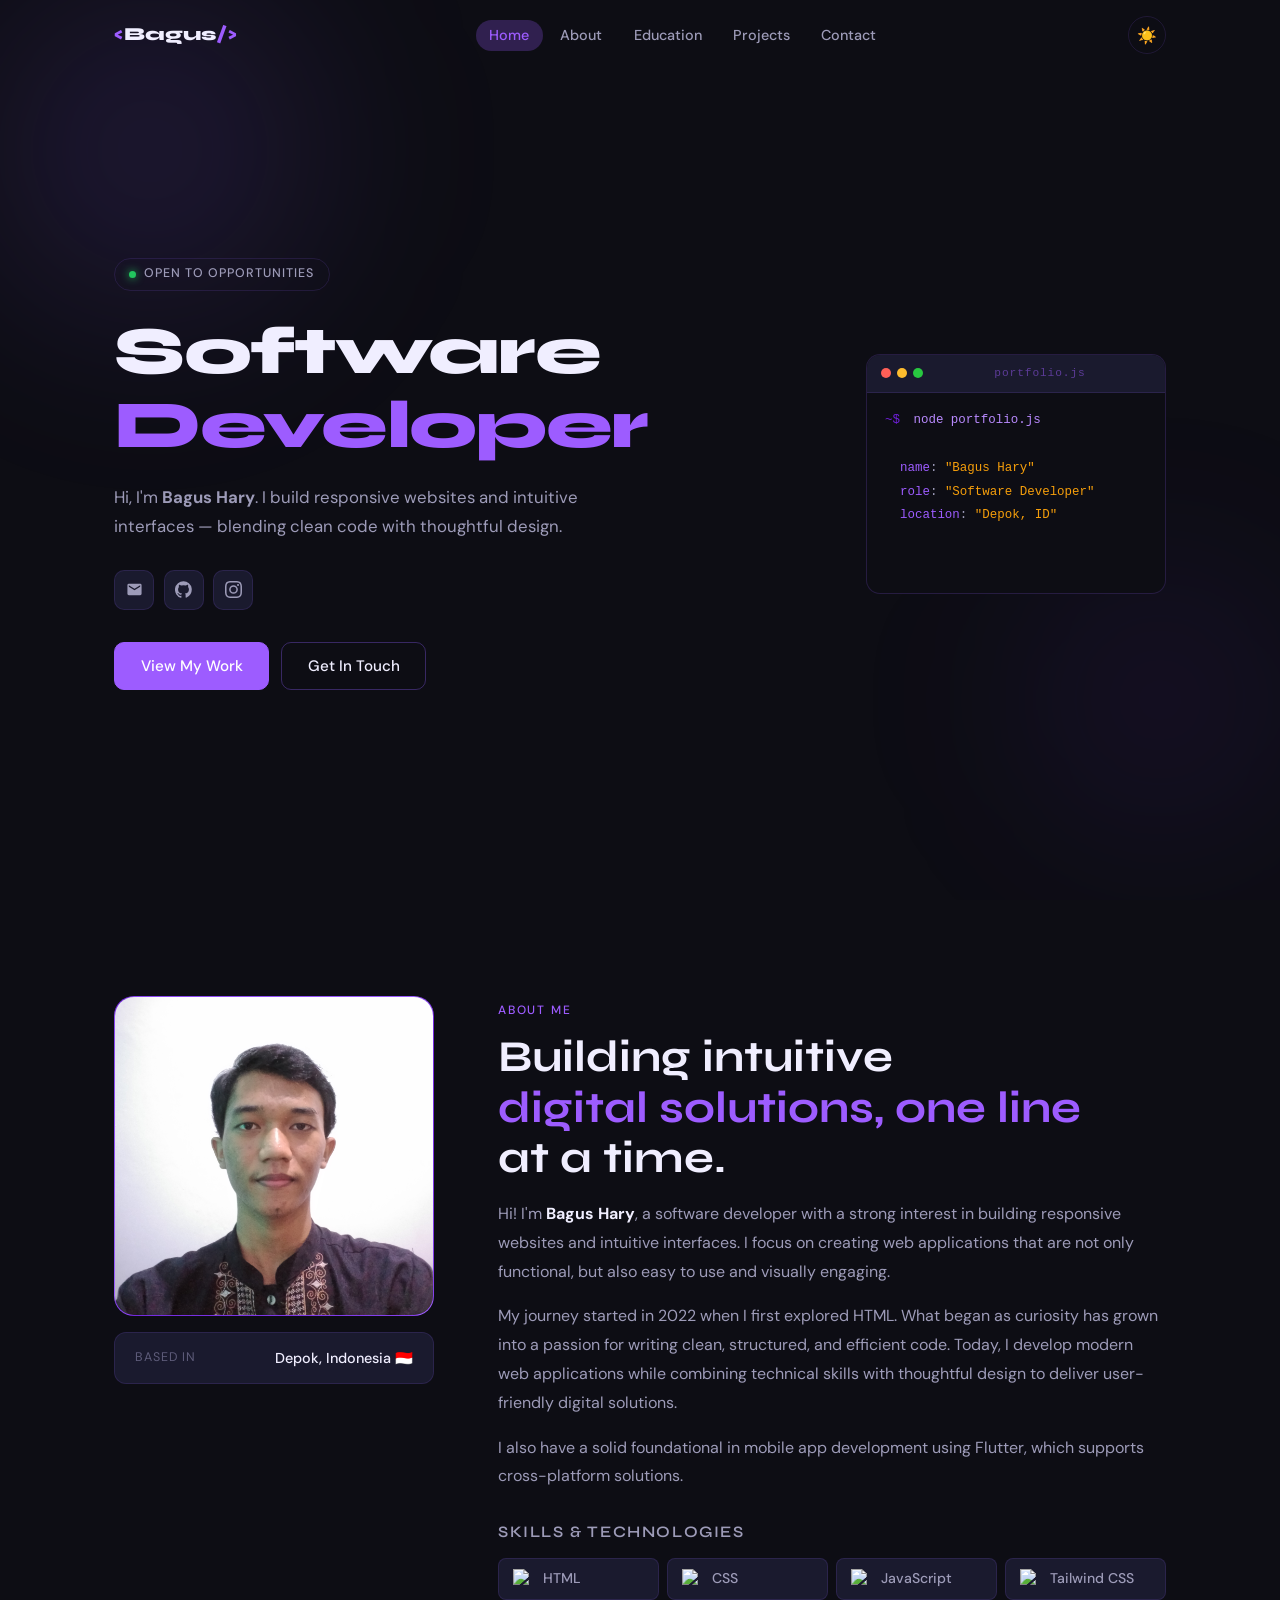
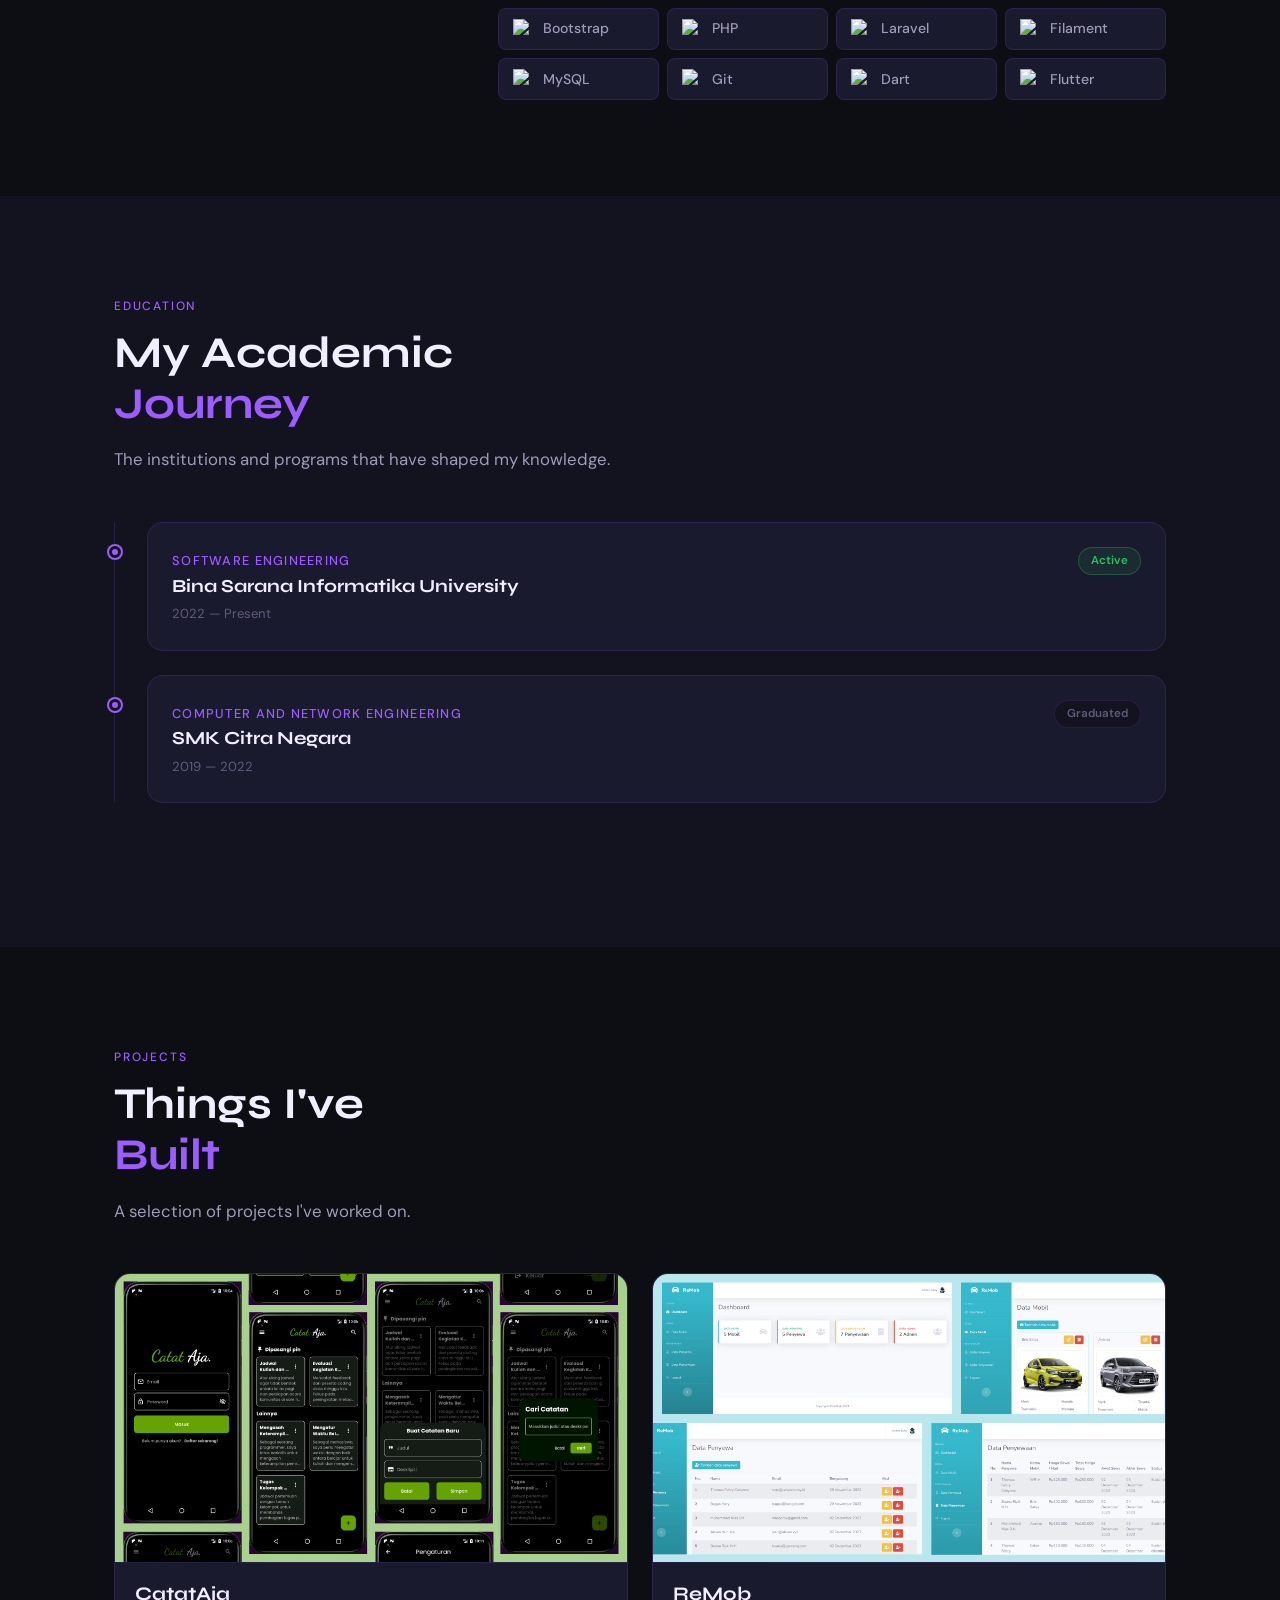
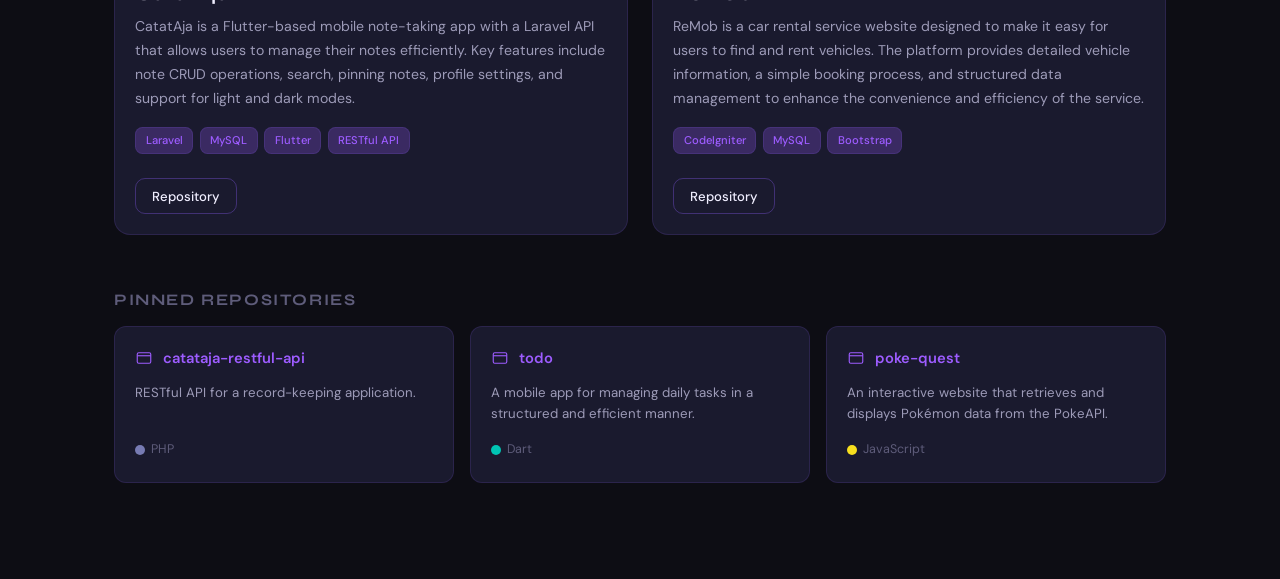
==== commit 43e64c67: "feat: add projects section" ====
--- a/index.html
+++ b/index.html
@@ -286,7 +286,120 @@
         </section>
 
         <!-- ========== PROJECTS ========== -->
-        <section id="projects"></section>
+        <section id="projects">
+            <div class="container">
+
+                <div class="section-header">
+                    <span class="section-label">Projects</span>
+                    <h2 class="section-title">Things I've<br><span class="accent">Built</span></h2>
+                    <p class="section-subtitle">A selection of projects I've worked on.</p>
+                </div>
+
+                <!-- Featured Projects -->
+                <div class="projects-grid">
+                    <div class="project-card">
+                        <div class="project-img-placeholder">
+                            <img src="assets/images/catataja.png" alt="">
+                        </div>
+                        <div class="project-info">
+                            <h3 class="project-title">CatatAja</h3>
+                            <p class="project-desc">CatatAja is a Flutter-based mobile note-taking app with a Laravel
+                                API that allows users to manage their notes efficiently. Key features include note CRUD
+                                operations, search, pinning notes, profile settings, and support for light and dark
+                                modes.</p>
+                            <div class="project-stack">
+                                <span class="stack-tag">Laravel</span>
+                                <span class="stack-tag">MySQL</span>
+                                <span class="stack-tag">Flutter</span>
+                                <span class="stack-tag">RESTful API</span>
+                            </div>
+                            <a href="https://github.com/harybagus/catataja-mobile-app"
+                                class="btn btn-outline btn-sm project-links" target="_blank"
+                                rel="noopener">Repository</a>
+                        </div>
+                    </div>
+
+                    <div class="project-card">
+                        <div class="project-img-placeholder">
+                            <img src="assets/images/remob.png" alt="">
+                        </div>
+                        <div class="project-info">
+                            <h3 class="project-title">ReMob</h3>
+                            <p class="project-desc">ReMob is a car rental service website designed to make it easy for
+                                users to find and rent vehicles. The platform provides detailed vehicle information, a
+                                simple booking process, and structured data management to enhance the convenience and
+                                efficiency of the service.</p>
+                            <div class="project-stack">
+                                <span class="stack-tag">CodeIgniter</span>
+                                <span class="stack-tag">MySQL</span>
+                                <span class="stack-tag">Bootstrap</span>
+                            </div>
+                            <a href="https://github.com/harybagus/remob" class="btn btn-outline btn-sm project-links"
+                                target="_blank" rel="noopener">Repository</a>
+                        </div>
+                    </div>
+                </div>
+
+                <!-- Repositories -->
+                <div class="repos-section">
+                    <h3 class="repos-heading">Pinned Repositories</h3>
+                    <div class="repos-grid">
+                        <a href="https://github.com/harybagus/catataja-restful-api" target="_blank" rel="noopener"
+                            class="repo-card">
+                            <div class="repo-header">
+                                <svg class="repo-icon" viewBox="0 0 24 24" fill="none" stroke="currentColor"
+                                    stroke-width="1.5">
+                                    <path d="M3 7c0-1.1.9-2 2-2h14a2 2 0 0 1 2 2v10a2 2 0 0 1-2 2H5a2 2 0 0 1-2-2V7z" />
+                                    <path d="M3 9h18" />
+                                </svg>
+                                <span class="repo-name">catataja-restful-api</span>
+                            </div>
+                            <p class="repo-desc">RESTful API for a record-keeping application.</p>
+                            <div class="repo-footer">
+                                <span class="repo-lang"><span class="lang-dot"
+                                        style="background:#777BB3"></span>PHP</span>
+                            </div>
+                        </a>
+
+                        <a href="https://github.com/harybagus/todo" target="_blank" rel="noopener" class="repo-card">
+                            <div class="repo-header">
+                                <svg class="repo-icon" viewBox="0 0 24 24" fill="none" stroke="currentColor"
+                                    stroke-width="1.5">
+                                    <path d="M3 7c0-1.1.9-2 2-2h14a2 2 0 0 1 2 2v10a2 2 0 0 1-2 2H5a2 2 0 0 1-2-2V7z" />
+                                    <path d="M3 9h18" />
+                                </svg>
+                                <span class="repo-name">todo</span>
+                            </div>
+                            <p class="repo-desc">A mobile app for managing daily tasks in a structured and efficient
+                                manner.</p>
+                            <div class="repo-footer">
+                                <span class="repo-lang"><span class="lang-dot"
+                                        style="background:#00C4B3"></span>Dart</span>
+                            </div>
+                        </a>
+
+                        <a href="https://github.com/harybagus/poke-quest" target="_blank" rel="noopener"
+                            class="repo-card">
+                            <div class="repo-header">
+                                <svg class="repo-icon" viewBox="0 0 24 24" fill="none" stroke="currentColor"
+                                    stroke-width="1.5">
+                                    <path d="M3 7c0-1.1.9-2 2-2h14a2 2 0 0 1 2 2v10a2 2 0 0 1-2 2H5a2 2 0 0 1-2-2V7z" />
+                                    <path d="M3 9h18" />
+                                </svg>
+                                <span class="repo-name">poke-quest</span>
+                            </div>
+                            <p class="repo-desc">An interactive website that retrieves and displays Pokémon data from
+                                the PokeAPI.</p>
+                            <div class="repo-footer">
+                                <span class="repo-lang"><span class="lang-dot"
+                                        style="background:#f7df1e"></span>JavaScript</span>
+                            </div>
+                        </a>
+                    </div>
+                </div>
+
+            </div>
+        </section>
 
         <!-- ========== CONTACT ========== -->
         <section id="contact"></section>
--- a/assets/css/style.css
+++ b/assets/css/style.css
@@ -902,6 +902,158 @@
 }
 
 /* ============================================================
+   PROJECTS
+   ============================================================ */
+#projects {
+  padding: 6rem 0;
+}
+
+.projects-grid {
+  display: grid;
+  grid-template-columns: repeat(auto-fill, minmax(340px, 1fr));
+  gap: 1.5rem;
+  margin-bottom: 3.5rem;
+}
+
+.project-card {
+  background: var(--bg-card);
+  border: 1px solid var(--border);
+  border-radius: 16px;
+  overflow: hidden;
+  transition:
+    border-color var(--transition),
+    transform var(--transition);
+}
+.project-card:hover {
+  border-color: var(--border-strong);
+  transform: translateY(-4px);
+}
+
+.project-img-placeholder {
+  background: linear-gradient(
+    135deg,
+    var(--bg-secondary),
+    var(--bg-card-hover)
+  );
+  display: flex;
+  align-items: center;
+  justify-content: center;
+  font-size: 2.5rem;
+  border-bottom: 1px solid var(--border);
+}
+
+.project-info {
+  padding: 1.25rem;
+}
+
+.project-title {
+  font-size: 1.2rem;
+  font-weight: 700;
+  color: var(--text-primary);
+  margin-bottom: 0.6rem;
+}
+.project-desc {
+  font-size: 0.88rem;
+  color: var(--text-secondary);
+  line-height: 1.7;
+  margin-bottom: 1rem;
+}
+
+.project-stack {
+  display: flex;
+  flex-wrap: wrap;
+  gap: 0.4rem;
+  margin-bottom: 0.5rem;
+}
+.stack-tag {
+  font-size: 0.7rem;
+  font-weight: 500;
+  padding: 0.25rem 0.6rem;
+  border-radius: 7.5px;
+  background: var(--accent-glow);
+  color: var(--accent);
+  border: 1px solid var(--border);
+}
+
+.project-links {
+  gap: 0.5rem;
+  margin-top: 1rem;
+}
+
+.btn-sm {
+  padding: 0.4rem 1rem;
+  font-size: 0.82rem;
+}
+
+/* Repos */
+.repos-heading {
+  font-size: 1rem;
+  text-transform: uppercase;
+  letter-spacing: 0.1em;
+  color: var(--text-muted);
+  margin-bottom: 1rem;
+}
+.repos-grid {
+  display: grid;
+  grid-template-columns: repeat(auto-fill, minmax(280px, 1fr));
+  gap: 1rem;
+}
+.repo-card {
+  background: var(--bg-card);
+  border: 1px solid var(--border);
+  border-radius: 12px;
+  padding: 1.25rem;
+  transition: border-color var(--transition);
+  display: flex;
+  flex-direction: column;
+  gap: 0.75rem;
+}
+.repo-card:hover {
+  border-color: var(--border-strong);
+}
+.repo-header {
+  display: flex;
+  align-items: center;
+  gap: 0.6rem;
+}
+.repo-icon {
+  width: 18px;
+  height: 18px;
+  color: var(--accent);
+  flex-shrink: 0;
+}
+.repo-name {
+  font-weight: 600;
+  font-size: 0.92rem;
+  color: var(--accent);
+  transition: text-decoration var(--transition);
+}
+.repo-name:hover {
+  text-decoration: underline;
+}
+.repo-desc {
+  font-size: 0.83rem;
+  color: var(--text-secondary);
+  line-height: 1.6;
+  flex: 1;
+}
+.repo-footer {
+  margin-top: auto;
+}
+.repo-lang {
+  display: inline-flex;
+  align-items: center;
+  gap: 0.4rem;
+  font-size: 0.78rem;
+  color: var(--text-muted);
+}
+.lang-dot {
+  width: 10px;
+  height: 10px;
+  border-radius: 50%;
+}
+
+/* ============================================================
    BACK TO TOP BUTTON
    ============================================================ */
 .back-to-top {
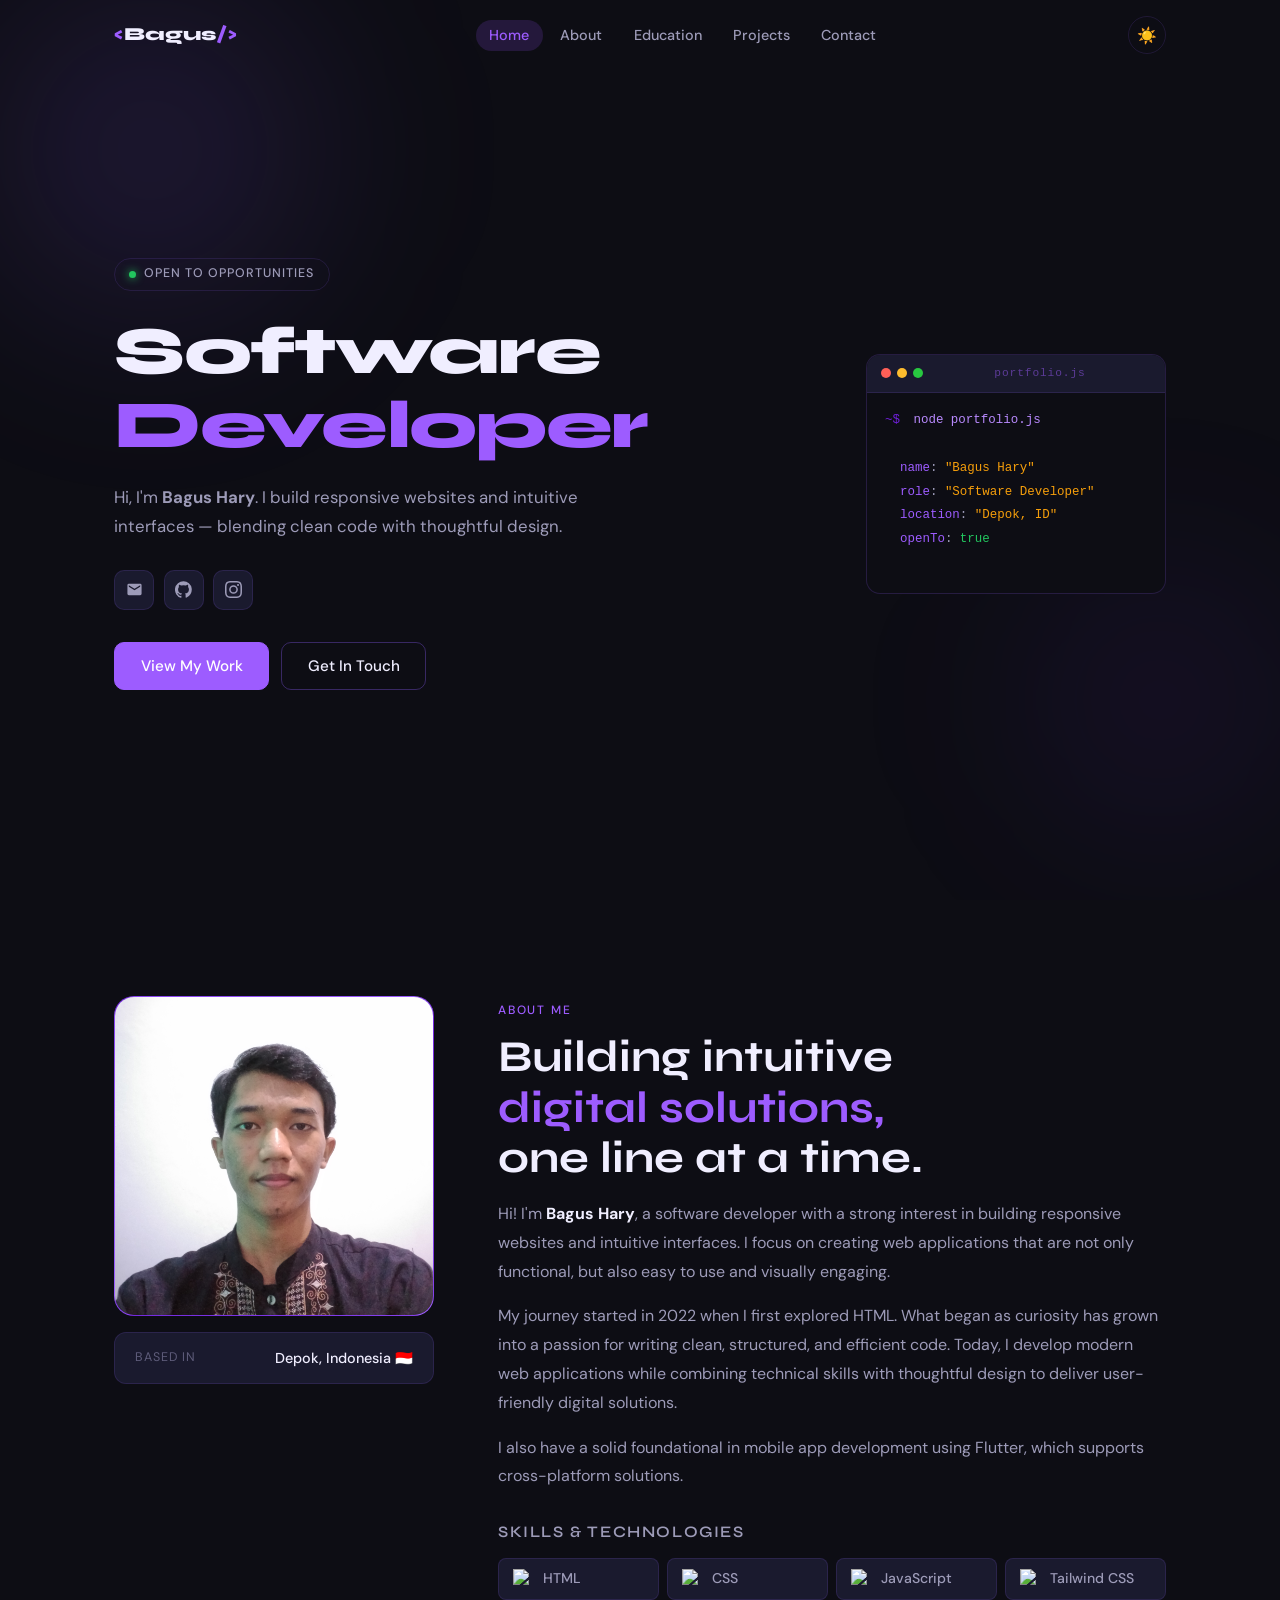
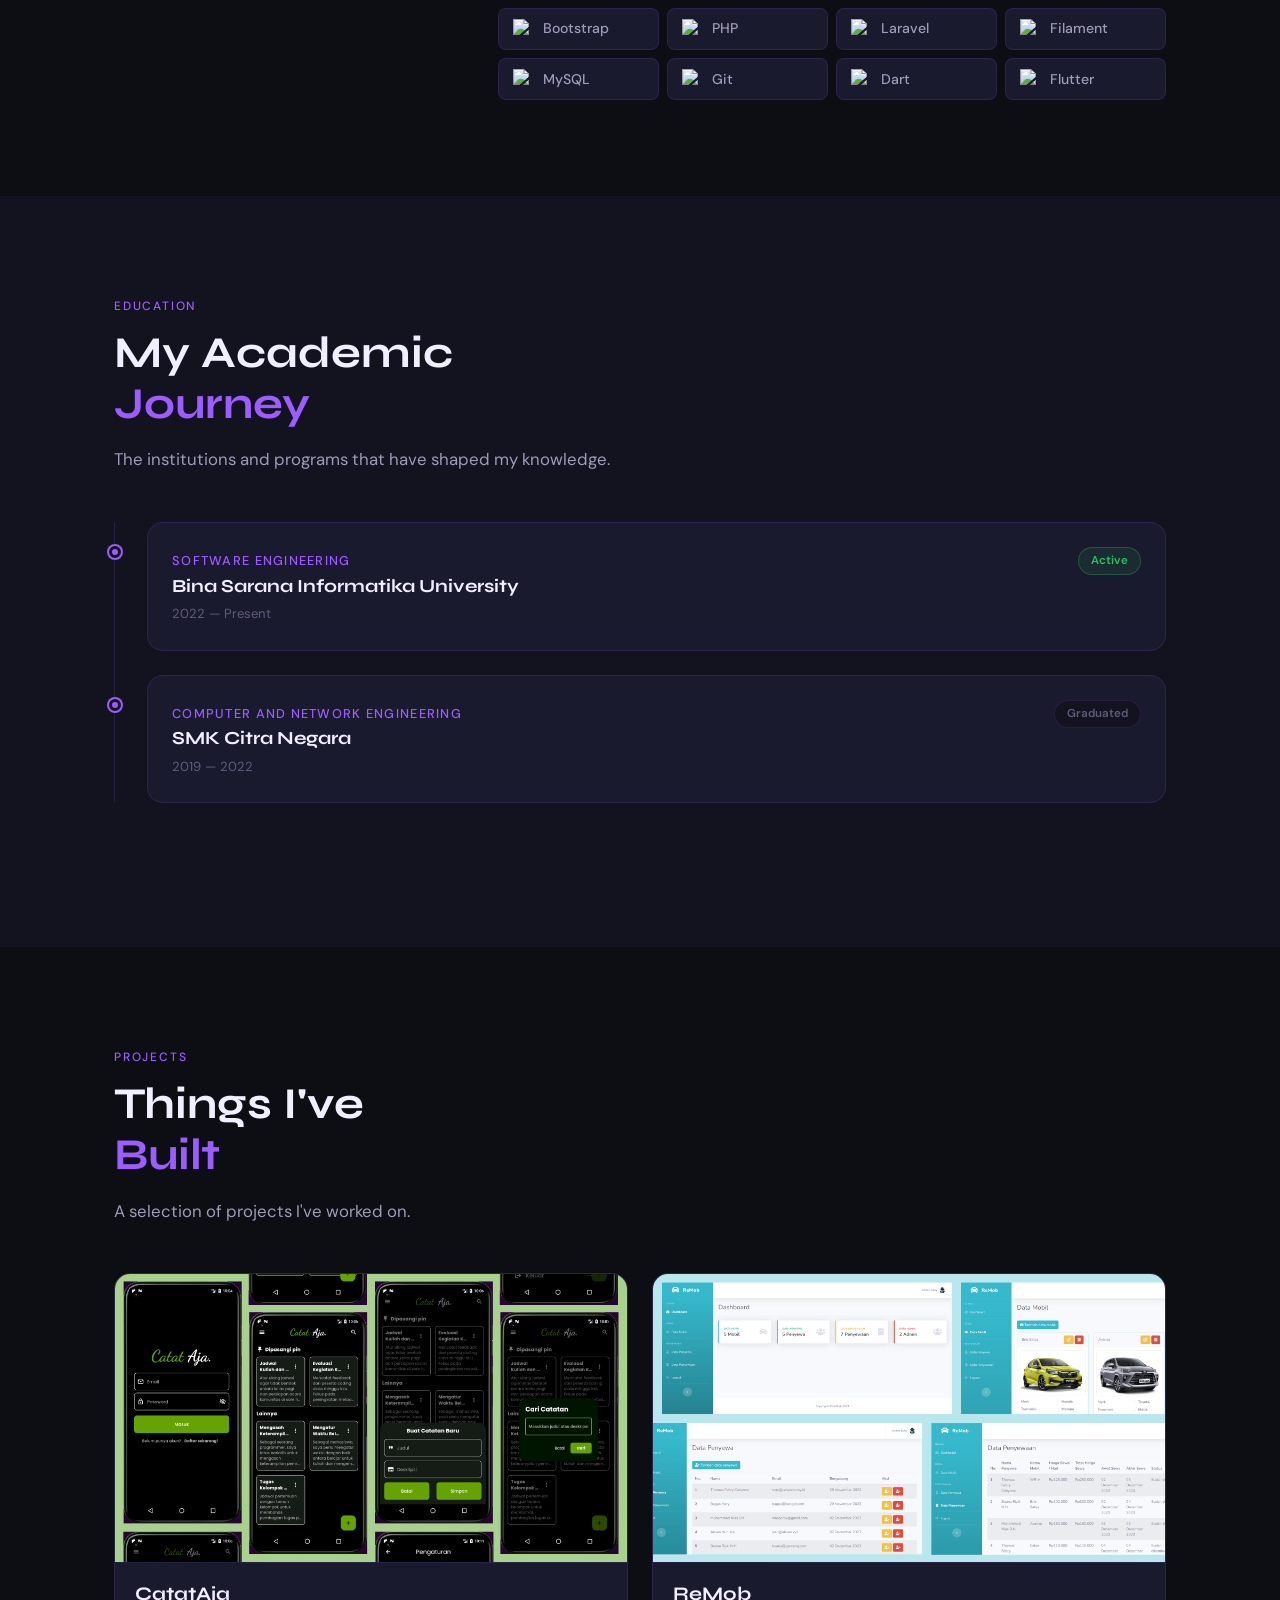
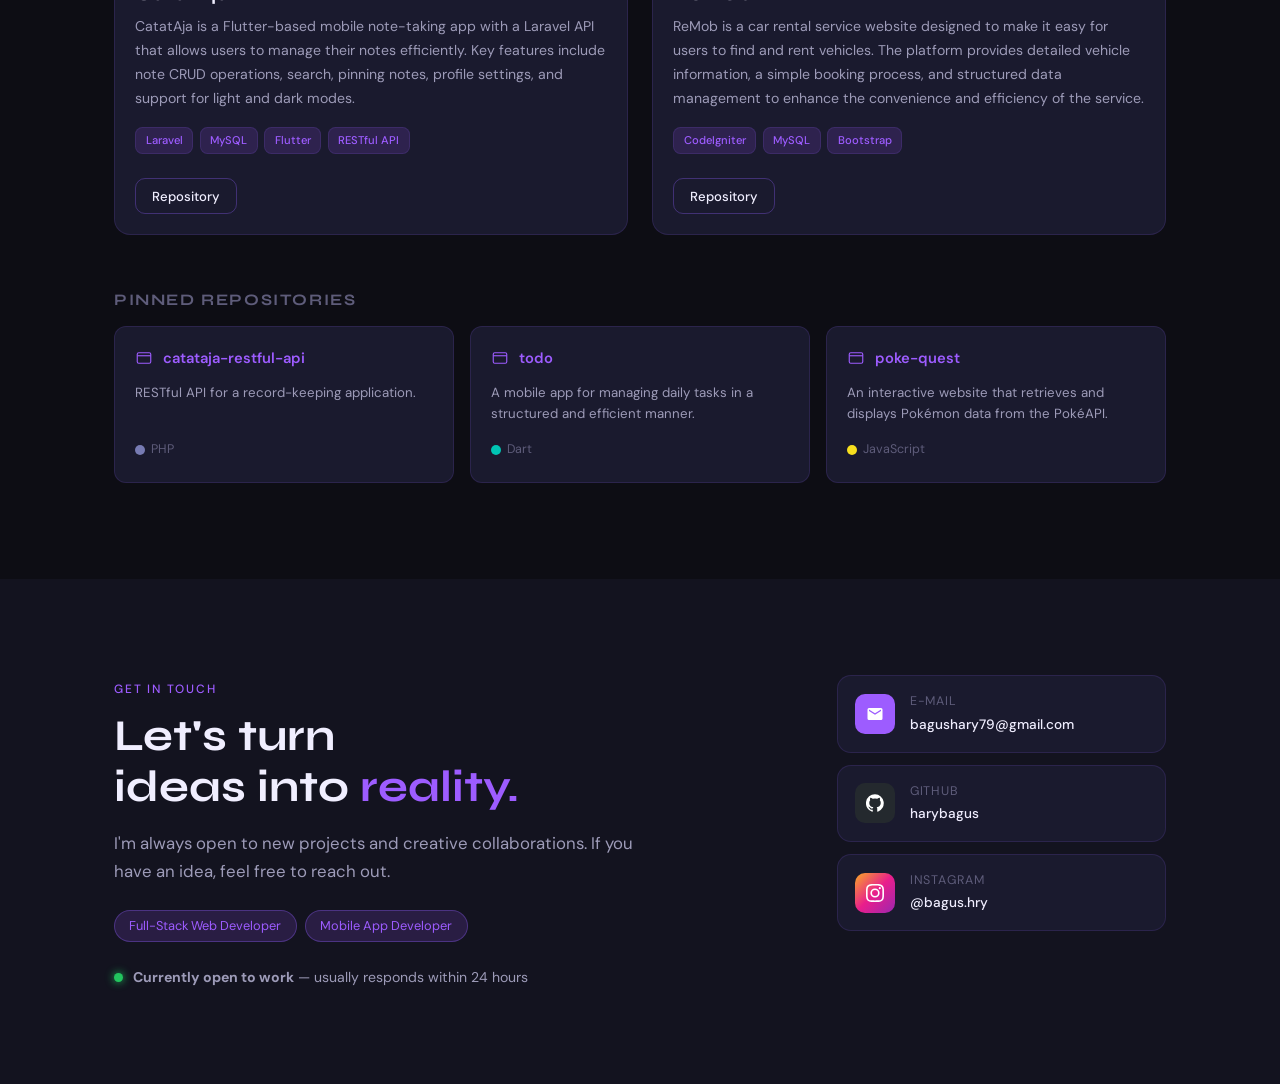
==== commit 388f3d67: "feat: add contact section" ====
--- a/index.html
+++ b/index.html
@@ -149,10 +149,8 @@
                     <!-- Right: text + skills -->
                     <div class="about-content">
                         <span class="section-label">About Me</span>
-                        <h2 class="section-title">Building intuitive<br><span class="accent">digital solutions, one
-                                line</span><br>at a
-                            time.</h2>
-
+                        <h2 class="section-title">Building intuitive<br><span class="accent">digital
+                                solutions,</span><br>one line at a time.</h2>
                         <p class="about-text">
                             Hi! I'm <strong>Bagus Hary</strong>, a software developer with a strong interest in building
                             responsive websites and intuitive interfaces. I focus on creating web applications that are
@@ -389,7 +387,7 @@
                                 <span class="repo-name">poke-quest</span>
                             </div>
                             <p class="repo-desc">An interactive website that retrieves and displays Pokémon data from
-                                the PokeAPI.</p>
+                                the PokéAPI.</p>
                             <div class="repo-footer">
                                 <span class="repo-lang"><span class="lang-dot"
                                         style="background:#f7df1e"></span>JavaScript</span>
@@ -402,7 +400,77 @@
         </section>
 
         <!-- ========== CONTACT ========== -->
-        <section id="contact"></section>
+        <section id="contact">
+            <div class="container">
+                <div class="contact-wrap">
+                    <div class="contact-left">
+                        <span class="section-label">Get In Touch</span>
+                        <h2 class="section-title">Let's turn <br>ideas into <span class="accent">reality.</span>
+                        </h2>
+                        <p class="section-subtitle">
+                            I'm always open to new projects and creative collaborations. If you have an idea, feel free
+                            to reach out.
+                        </p>
+
+                        <div class="contact-tags">
+                            <span class="contact-chip">Full-Stack Web Developer</span>
+                            <span class="contact-chip">Mobile App Developer</span>
+                        </div>
+
+                        <div class="availability">
+                            <span class="avail-dot"></span>
+                            <span><strong>Currently open to work</strong> — usually responds within 24 hours</span>
+                        </div>
+                    </div>
+
+                    <div class="contact-right">
+                        <div class="contact-links-grid">
+                            <a href="mailto:bagushary79@gmail.com" class="contact-link-card">
+                                <div class="contact-link-icon">
+                                    <svg viewBox="0 0 24 24" fill="currentColor">
+                                        <path
+                                            d="M20 4H4a2 2 0 0 0-2 2v12a2 2 0 0 0 2 2h16a2 2 0 0 0 2-2V6a2 2 0 0 0-2-2zm0 4-8 5-8-5V6l8 5 8-5v2z" />
+                                    </svg>
+                                </div>
+                                <div>
+                                    <div class="contact-link-platform">E-mail</div>
+                                    <div class="contact-link-handle">bagushary79@gmail.com</div>
+                                </div>
+                            </a>
+
+                            <a href="https://github.com/harybagus" target="_blank" rel="noopener"
+                                class="contact-link-card">
+                                <div class="contact-link-icon" style="background:#24292e">
+                                    <svg viewBox="0 0 24 24" fill="currentColor">
+                                        <path
+                                            d="M12 .3a12 12 0 0 0-3.79 23.4c.6.1.82-.26.82-.58v-2.18c-3.34.72-4.04-1.61-4.04-1.61-.54-1.38-1.33-1.75-1.33-1.75-1.09-.74.08-.73.08-.73 1.2.09 1.84 1.24 1.84 1.24 1.07 1.83 2.8 1.3 3.49 1 .1-.78.42-1.31.76-1.61-2.67-.3-5.47-1.33-5.47-5.93 0-1.31.47-2.38 1.24-3.22-.14-.3-.54-1.52.1-3.18 0 0 1.01-.32 3.3 1.23a11.5 11.5 0 0 1 6 0c2.29-1.55 3.3-1.23 3.3-1.23.64 1.66.24 2.88.12 3.18.77.84 1.23 1.91 1.23 3.22 0 4.61-2.81 5.63-5.48 5.92.43.37.81 1.1.81 2.22v3.29c0 .32.22.69.83.58A12 12 0 0 0 12 .3z" />
+                                    </svg>
+                                </div>
+                                <div>
+                                    <div class="contact-link-platform">GitHub</div>
+                                    <div class="contact-link-handle">harybagus</div>
+                                </div>
+                            </a>
+
+                            <a href="https://instagram.com/bagus.hry" target="_blank" rel="noopener"
+                                class="contact-link-card">
+                                <div class="contact-link-icon"
+                                    style="background:linear-gradient(135deg,#f9a825,#e91e8c,#9c27b0)">
+                                    <svg viewBox="0 0 24 24" fill="currentColor">
+                                        <path
+                                            d="M12 2.163c3.204 0 3.584.012 4.85.07 3.252.148 4.771 1.691 4.919 4.919.058 1.265.069 1.645.069 4.849 0 3.205-.012 3.584-.069 4.849-.149 3.225-1.664 4.771-4.919 4.919-1.266.058-1.644.07-4.85.07-3.204 0-3.584-.012-4.849-.07-3.26-.149-4.771-1.699-4.919-4.92-.058-1.265-.07-1.644-.07-4.849 0-3.204.013-3.583.07-4.849.149-3.227 1.664-4.771 4.919-4.919 1.266-.057 1.645-.069 4.849-.069zM12 0C8.741 0 8.333.014 7.053.072 2.695.272.273 2.69.073 7.052.014 8.333 0 8.741 0 12c0 3.259.014 3.668.072 4.948.2 4.358 2.618 6.78 6.98 6.98C8.333 23.986 8.741 24 12 24c3.259 0 3.668-.014 4.948-.072 4.354-.2 6.782-2.618 6.979-6.98.059-1.28.073-1.689.073-4.948 0-3.259-.014-3.667-.072-4.947-.196-4.354-2.617-6.78-6.979-6.98C15.668.014 15.259 0 12 0zm0 5.838a6.162 6.162 0 1 0 0 12.324 6.162 6.162 0 0 0 0-12.324zM12 16a4 4 0 1 1 0-8 4 4 0 0 1 0 8zm6.406-11.845a1.44 1.44 0 1 0 0 2.881 1.44 1.44 0 0 0 0-2.881z" />
+                                    </svg>
+                                </div>
+                                <div>
+                                    <div class="contact-link-platform">Instagram</div>
+                                    <div class="contact-link-handle">@bagus.hry</div>
+                                </div>
+                            </a>
+                        </div>
+                    </div>
+                </div>
+            </div>
+        </section>
     </main>
 
     <!-- ========== FOOTER ========== -->
--- a/assets/css/style.css
+++ b/assets/css/style.css
@@ -31,7 +31,7 @@
   --border-strong: rgba(139, 92, 246, 0.35);
 
   --accent: var(--purple-400);
-  --accent-glow: rgba(157, 92, 255, 0.25);
+  --accent-glow: rgba(108, 63, 175, 0.25);
 }
 
 /* ---- LIGHT THEME ---- */
@@ -1054,6 +1054,118 @@
 }
 
 /* ============================================================
+   CONTACT
+   ============================================================ */
+#contact {
+  padding: 6rem 0;
+  background: var(--bg-secondary);
+}
+
+.contact-wrap {
+  display: grid;
+  grid-template-columns: 2fr 1fr;
+  gap: 4rem;
+  align-items: start;
+}
+
+.contact-tags {
+  display: flex;
+  flex-wrap: wrap;
+  gap: 0.5rem;
+  margin-top: 1.5rem;
+  margin-bottom: 1.5rem;
+}
+.contact-chip {
+  font-size: 0.8rem;
+  padding: 0.3rem 0.9rem;
+  border-radius: 999px;
+  border: 1px solid var(--border-strong);
+  color: var(--accent);
+  background: var(--accent-glow);
+}
+
+.availability {
+  display: flex;
+  align-items: center;
+  gap: 0.6rem;
+  font-size: 0.88rem;
+  color: var(--text-secondary);
+}
+.avail-dot {
+  width: 9px;
+  height: 9px;
+  border-radius: 50%;
+  background: #22c55e;
+  box-shadow: 0 0 8px #22c55e;
+  animation: pulse-dot 2s ease infinite;
+  flex-shrink: 0;
+}
+
+/* Contact link cards */
+.contact-links-grid {
+  display: grid;
+  gap: 0.75rem;
+}
+
+.contact-link-card {
+  display: flex;
+  align-items: center;
+  gap: 0.9rem;
+  background: var(--bg-card);
+  border: 1px solid var(--border);
+  border-radius: 14px;
+  padding: 1rem 1.1rem;
+  transition:
+    border-color var(--transition),
+    transform var(--transition);
+}
+.contact-link-card:hover {
+  border-color: var(--border-strong);
+  transform: translateY(-2px);
+}
+
+.contact-link-icon {
+  width: 40px;
+  height: 40px;
+  border-radius: 10px;
+  background: var(--accent);
+  display: flex;
+  align-items: center;
+  justify-content: center;
+  flex-shrink: 0;
+}
+.contact-link-icon svg {
+  width: 18px;
+  height: 18px;
+  color: #fff;
+  fill: #fff;
+}
+
+.contact-link-platform {
+  font-size: 0.78rem;
+  color: var(--text-muted);
+  text-transform: uppercase;
+  letter-spacing: 0.07em;
+}
+.contact-link-handle {
+  font-size: 0.85rem;
+  font-weight: 500;
+  color: var(--text-primary);
+  margin-top: 0.1rem;
+}
+
+/* Responsive */
+@media (max-width: 820px) {
+  .contact-wrap {
+    grid-template-columns: 1fr;
+    gap: 2.5rem;
+  }
+  .contact-links-grid {
+    grid-template-columns: 1fr;
+  }
+}
+
+/* ============================================================
    BACK TO TOP BUTTON
    ============================================================ */
 .back-to-top {
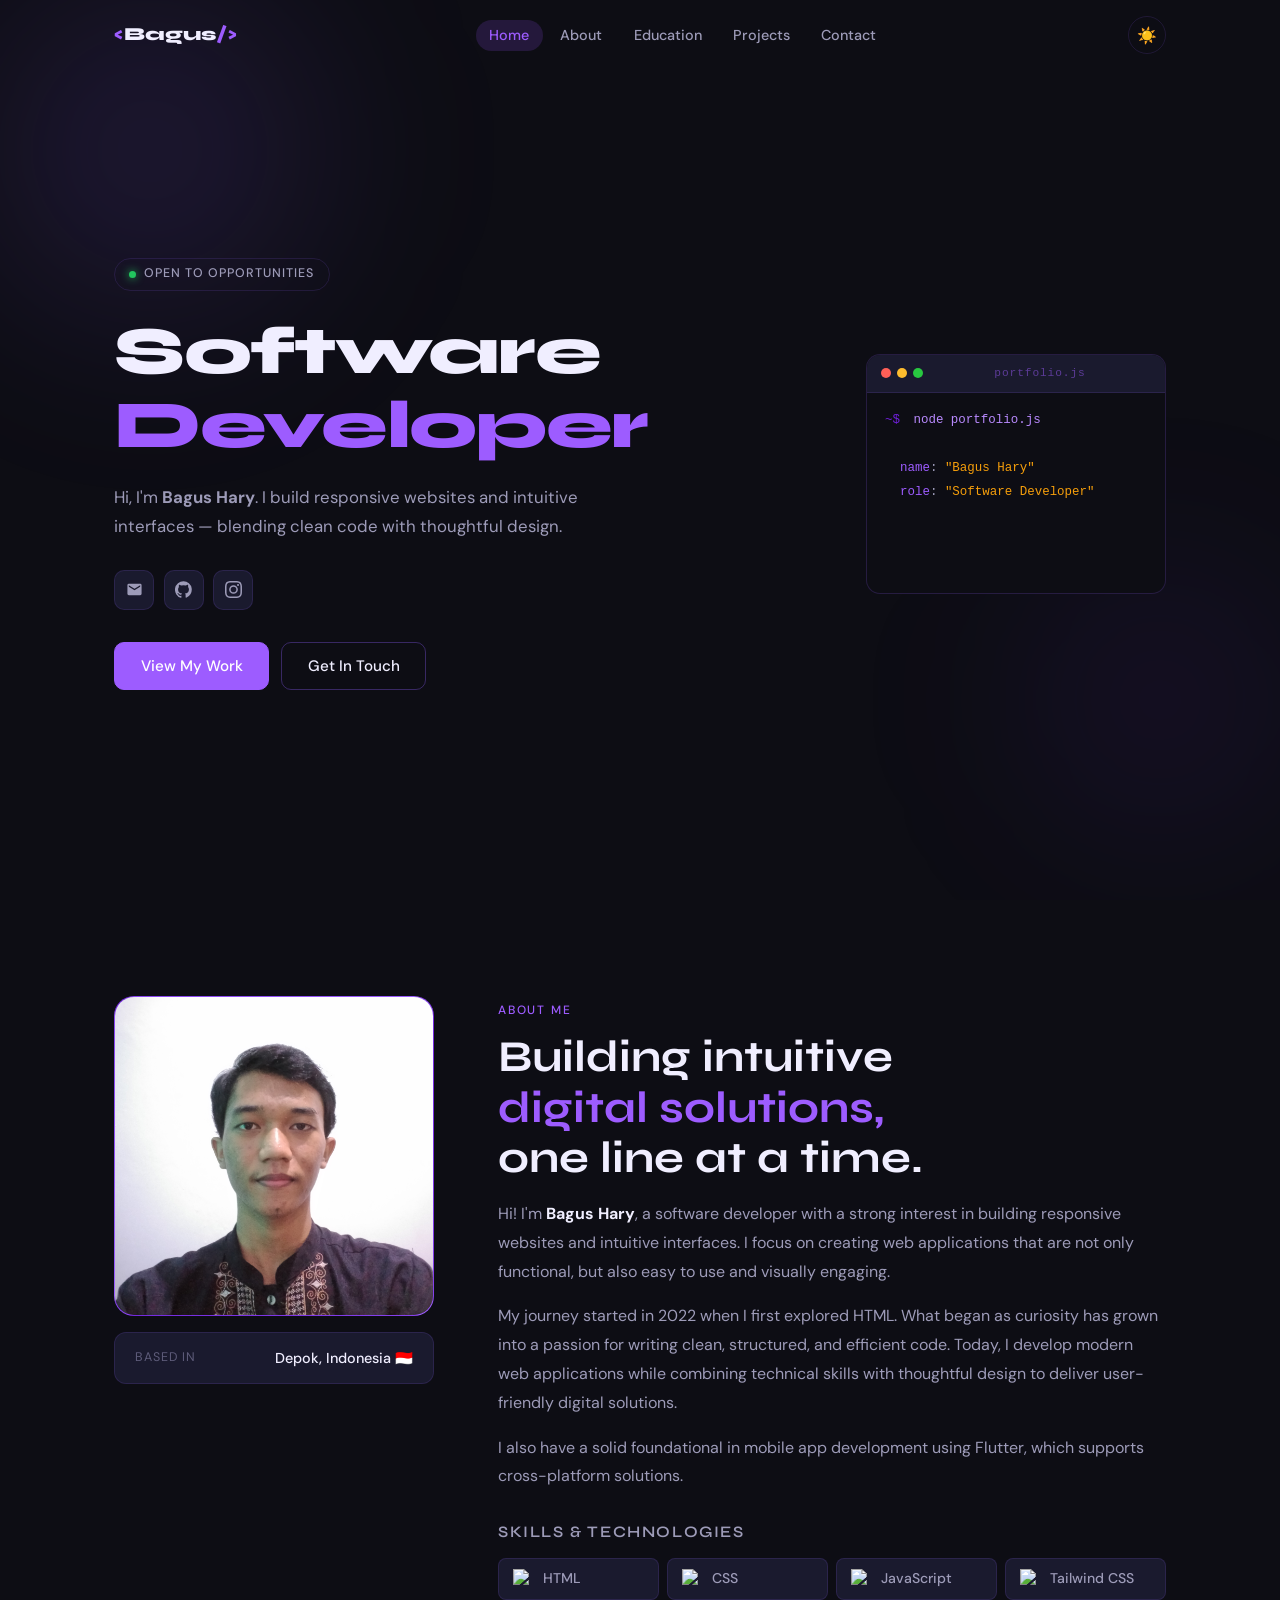
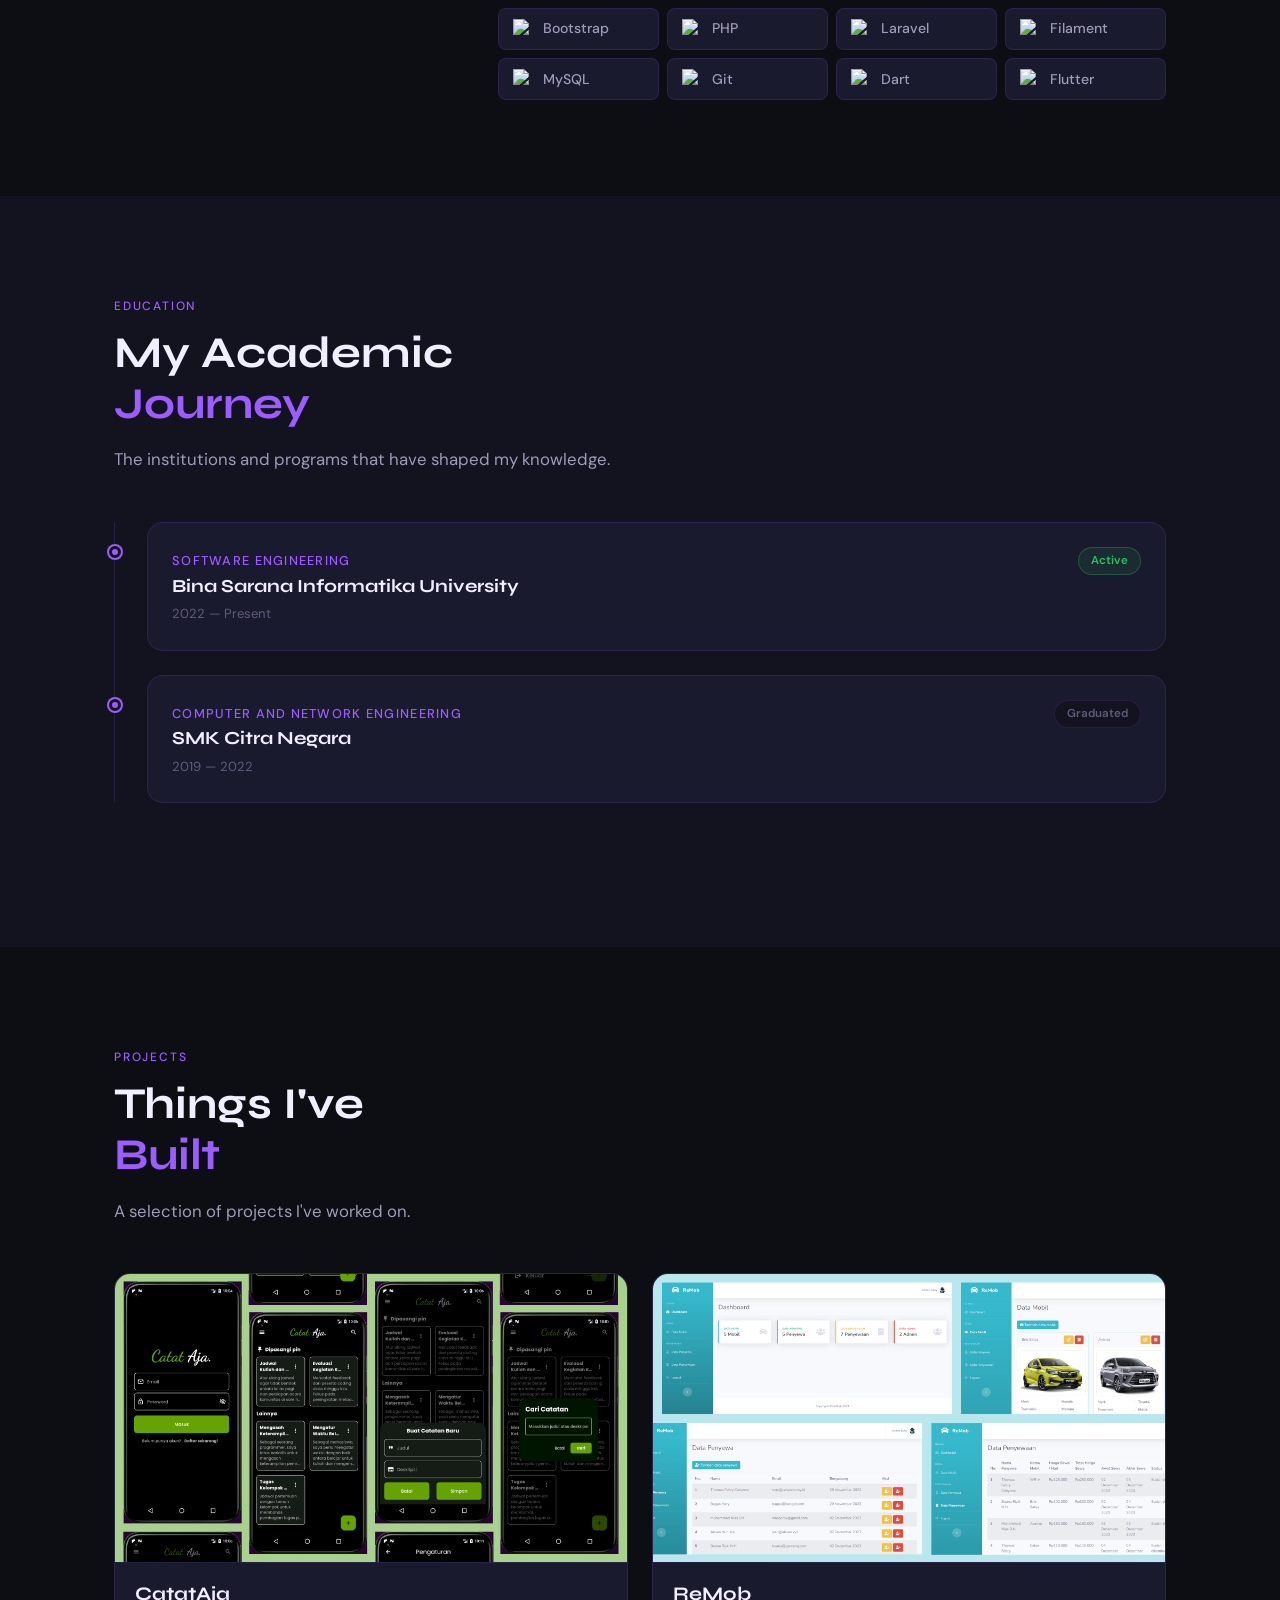
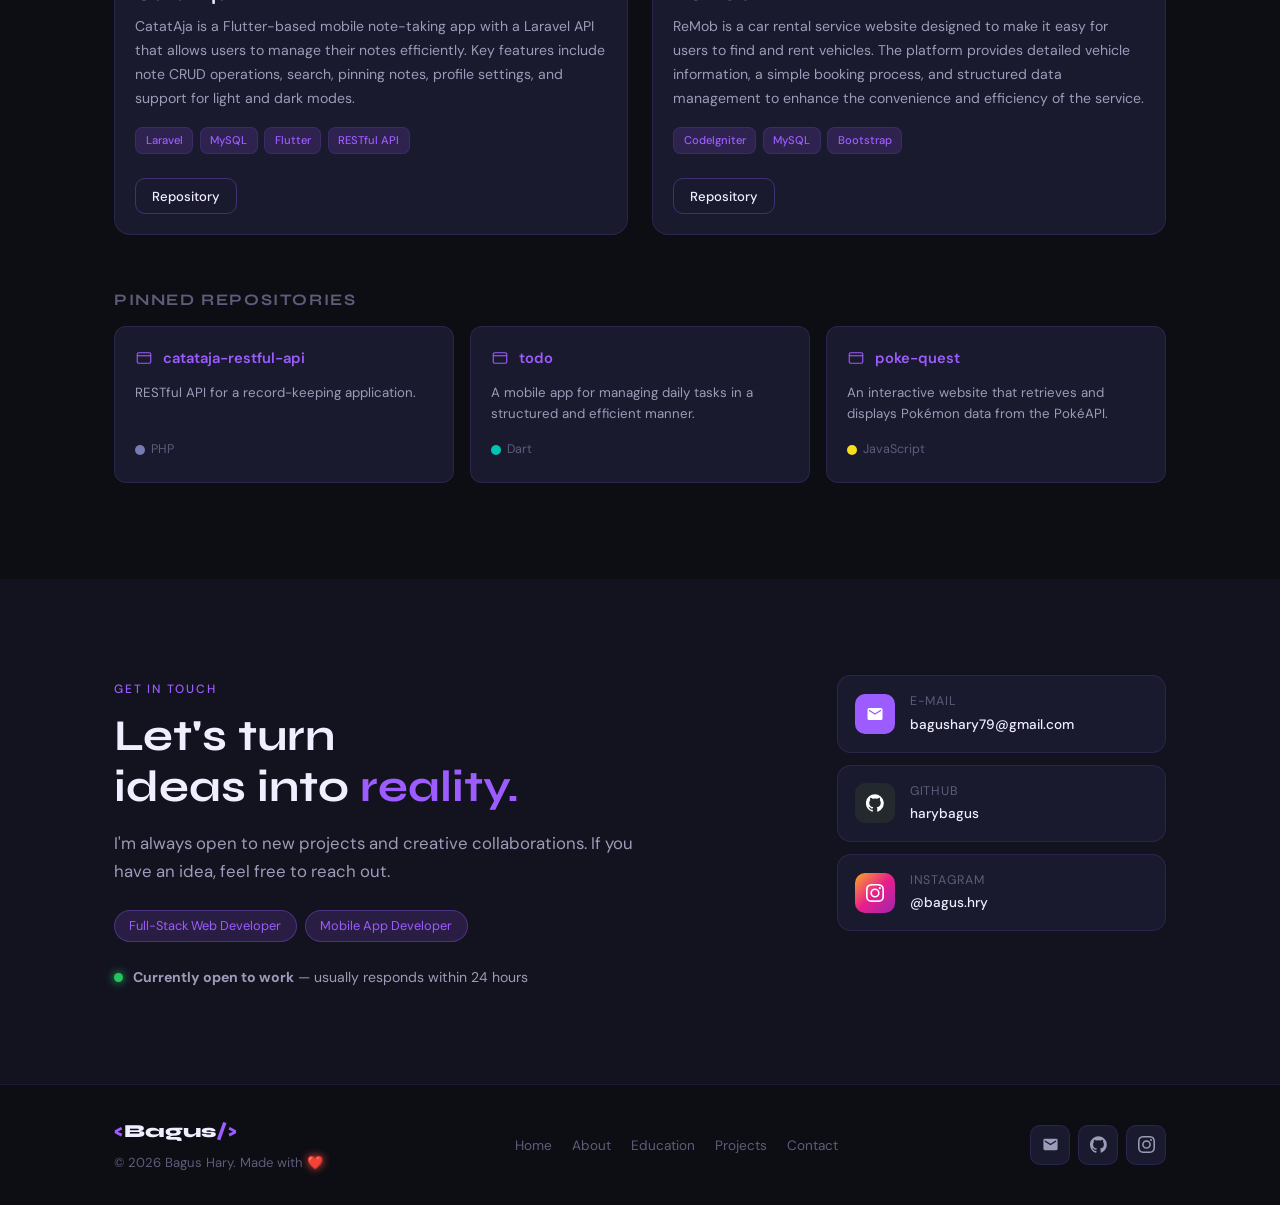
==== commit 63020757: "feat: add footer" ====
--- a/index.html
+++ b/index.html
@@ -474,7 +474,48 @@
     </main>
 
     <!-- ========== FOOTER ========== -->
-    <footer id="footer"></footer>
+    <footer id="footer">
+        <div class="container footer-inner">
+            <div class="footer-left">
+                <a href="#home" class="nav-logo">
+                    <span class="logo-bracket">&lt;</span>Bagus<span class="logo-bracket">/&gt;</span>
+                </a>
+                <p class="footer-copy">© <span id="footerYear"></span> Bagus Hary. Made with <span
+                        class="footer-heart">❤️</span></p>
+            </div>
+
+            <ul class="footer-nav">
+                <li><a href="#home">Home</a></li>
+                <li><a href="#about">About</a></li>
+                <li><a href="#education">Education</a></li>
+                <li><a href="#projects">Projects</a></li>
+                <li><a href="#contact">Contact</a></li>
+            </ul>
+
+            <div class="footer-social">
+                <a href="mailto:bagushary79@gmail.com" class="social-btn" aria-label="Email">
+                    <svg viewBox="0 0 24 24" fill="currentColor">
+                        <path
+                            d="M20 4H4a2 2 0 0 0-2 2v12a2 2 0 0 0 2 2h16a2 2 0 0 0 2-2V6a2 2 0 0 0-2-2zm0 4-8 5-8-5V6l8 5 8-5v2z" />
+                    </svg>
+                </a>
+                <a href="https://github.com/harybagus" target="_blank" rel="noopener" class="social-btn"
+                    aria-label="GitHub">
+                    <svg viewBox="0 0 24 24" fill="currentColor">
+                        <path
+                            d="M12 .3a12 12 0 0 0-3.79 23.4c.6.1.82-.26.82-.58v-2.18c-3.34.72-4.04-1.61-4.04-1.61-.54-1.38-1.33-1.75-1.33-1.75-1.09-.74.08-.73.08-.73 1.2.09 1.84 1.24 1.84 1.24 1.07 1.83 2.8 1.3 3.49 1 .1-.78.42-1.31.76-1.61-2.67-.3-5.47-1.33-5.47-5.93 0-1.31.47-2.38 1.24-3.22-.14-.3-.54-1.52.1-3.18 0 0 1.01-.32 3.3 1.23a11.5 11.5 0 0 1 6 0c2.29-1.55 3.3-1.23 3.3-1.23.64 1.66.24 2.88.12 3.18.77.84 1.23 1.91 1.23 3.22 0 4.61-2.81 5.63-5.48 5.92.43.37.81 1.1.81 2.22v3.29c0 .32.22.69.83.58A12 12 0 0 0 12 .3z" />
+                    </svg>
+                </a>
+                <a href="https://instagram.com/bagus.hry" target="_blank" rel="noopener" class="social-btn"
+                    aria-label="Instagram">
+                    <svg viewBox="0 0 24 24" fill="currentColor">
+                        <path
+                            d="M12 2.163c3.204 0 3.584.012 4.85.07 3.252.148 4.771 1.691 4.919 4.919.058 1.265.069 1.645.069 4.849 0 3.205-.012 3.584-.069 4.849-.149 3.225-1.664 4.771-4.919 4.919-1.266.058-1.644.07-4.85.07-3.204 0-3.584-.012-4.849-.07-3.26-.149-4.771-1.699-4.919-4.92-.058-1.265-.07-1.644-.07-4.849 0-3.204.013-3.583.07-4.849.149-3.227 1.664-4.771 4.919-4.919 1.266-.057 1.645-.069 4.849-.069zM12 0C8.741 0 8.333.014 7.053.072 2.695.272.273 2.69.073 7.052.014 8.333 0 8.741 0 12c0 3.259.014 3.668.072 4.948.2 4.358 2.618 6.78 6.98 6.98C8.333 23.986 8.741 24 12 24c3.259 0 3.668-.014 4.948-.072 4.354-.2 6.782-2.618 6.979-6.98.059-1.28.073-1.689.073-4.948 0-3.259-.014-3.667-.072-4.947-.196-4.354-2.617-6.78-6.979-6.98C15.668.014 15.259 0 12 0zm0 5.838a6.162 6.162 0 1 0 0 12.324 6.162 6.162 0 0 0 0-12.324zM12 16a4 4 0 1 1 0-8 4 4 0 0 1 0 8zm6.406-11.845a1.44 1.44 0 1 0 0 2.881 1.44 1.44 0 0 0 0-2.881z" />
+                    </svg>
+                </a>
+            </div>
+        </div>
+    </footer>
 
     <!-- ========== BACK TO TOP BUTTON ========== -->
     <button id="backToTop" class="back-to-top" aria-label="Back to top">
--- a/assets/css/style.css
+++ b/assets/css/style.css
@@ -1166,6 +1166,65 @@
 }
 
 /* ============================================================
+   FOOTER
+   ============================================================ */
+#footer {
+  border-top: 1px solid var(--border);
+  padding: 2rem 0;
+  background: var(--bg-primary);
+}
+
+.footer-inner {
+  display: flex;
+  align-items: center;
+  justify-content: space-between;
+  gap: 1.5rem;
+  flex-wrap: wrap;
+}
+
+.footer-left {
+  display: flex;
+  flex-direction: column;
+  gap: 0.3rem;
+}
+
+.footer-copy {
+  font-size: 0.82rem;
+  color: var(--text-muted);
+}
+.footer-heart {
+  text-shadow: 0 0 8px #e74c3c;
+  animation: pulse-dot 2s ease infinite;
+}
+
+.footer-nav {
+  display: flex;
+  gap: 1.25rem;
+  flex-wrap: wrap;
+}
+.footer-nav a {
+  font-size: 0.85rem;
+  color: var(--text-muted);
+  transition: color var(--transition);
+}
+.footer-nav a:hover {
+  color: var(--accent);
+  text-decoration: underline;
+}
+
+.footer-social {
+  display: flex;
+  gap: 0.5rem;
+}
+
+@media (max-width: 600px) {
+  .footer-inner {
+    flex-direction: column;
+    align-items: flex-start;
+  }
+}
+
+/* ============================================================
    BACK TO TOP BUTTON
    ============================================================ */
 .back-to-top {
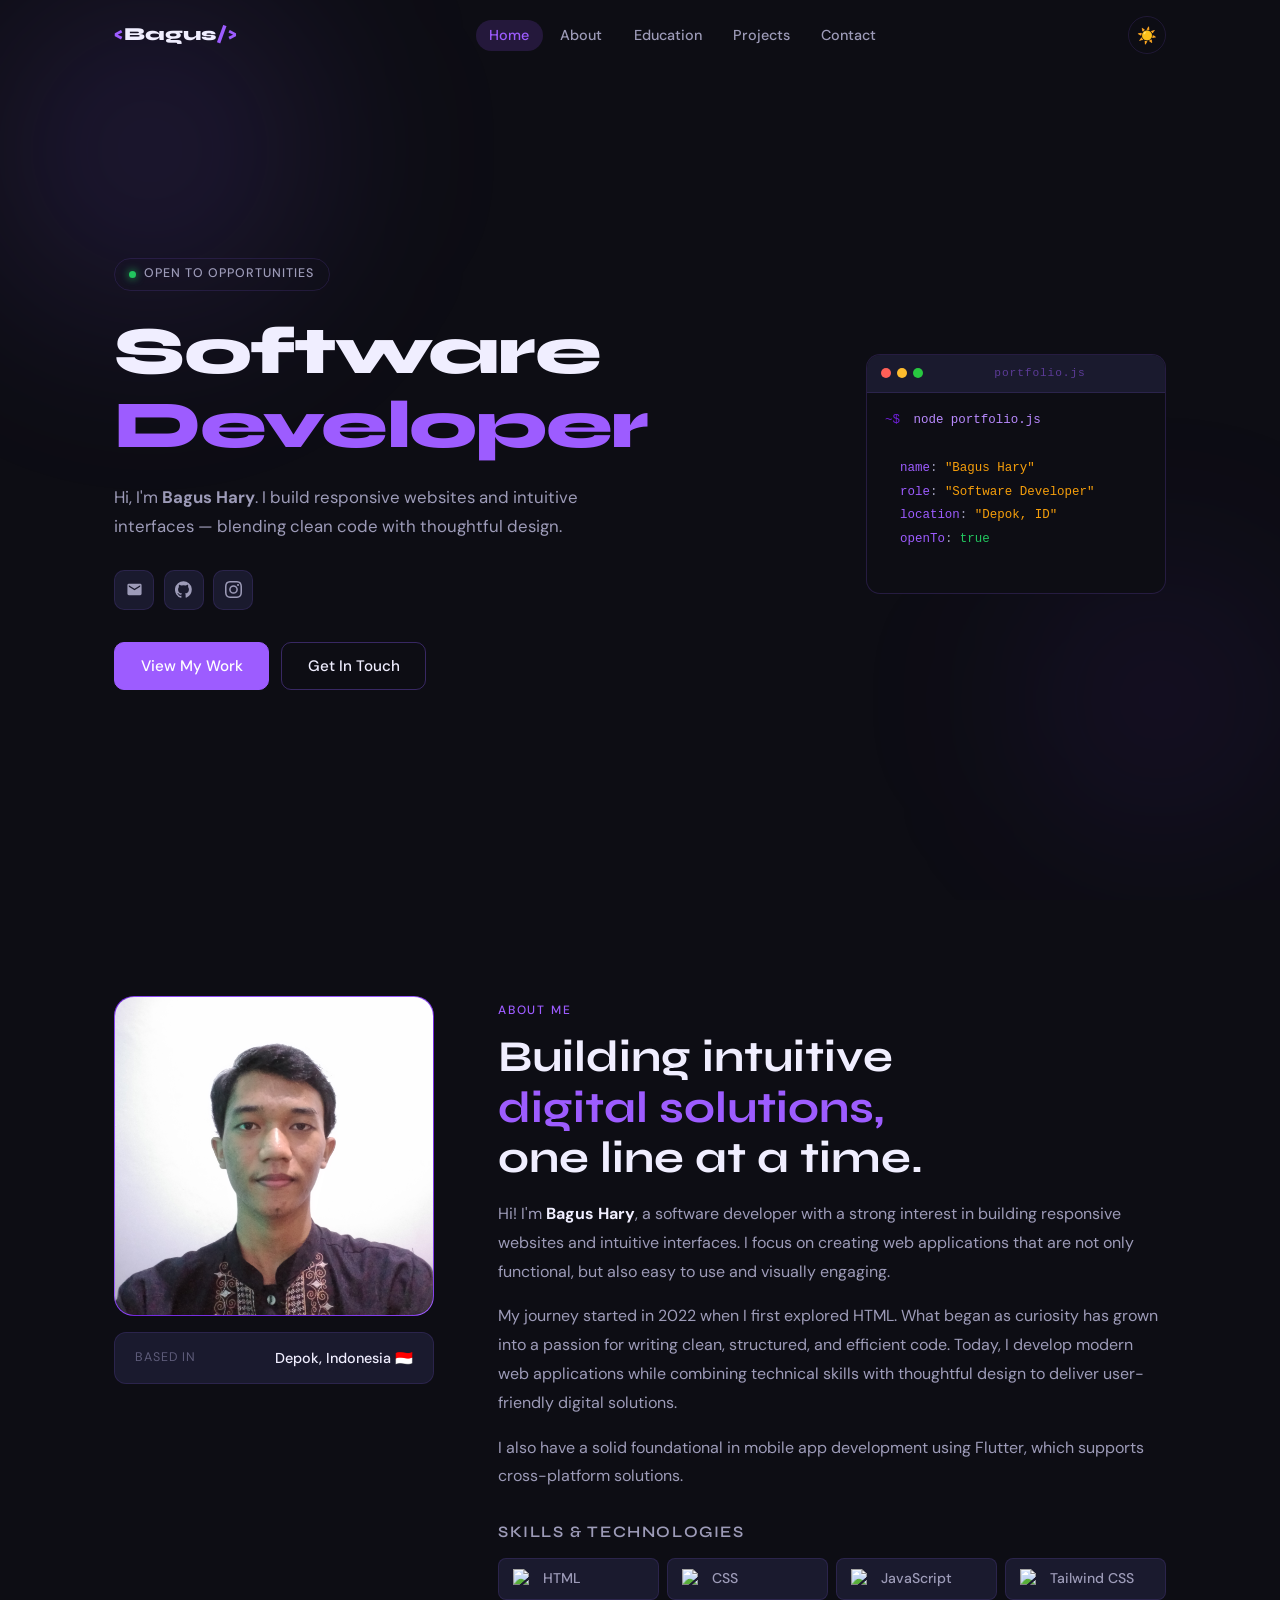
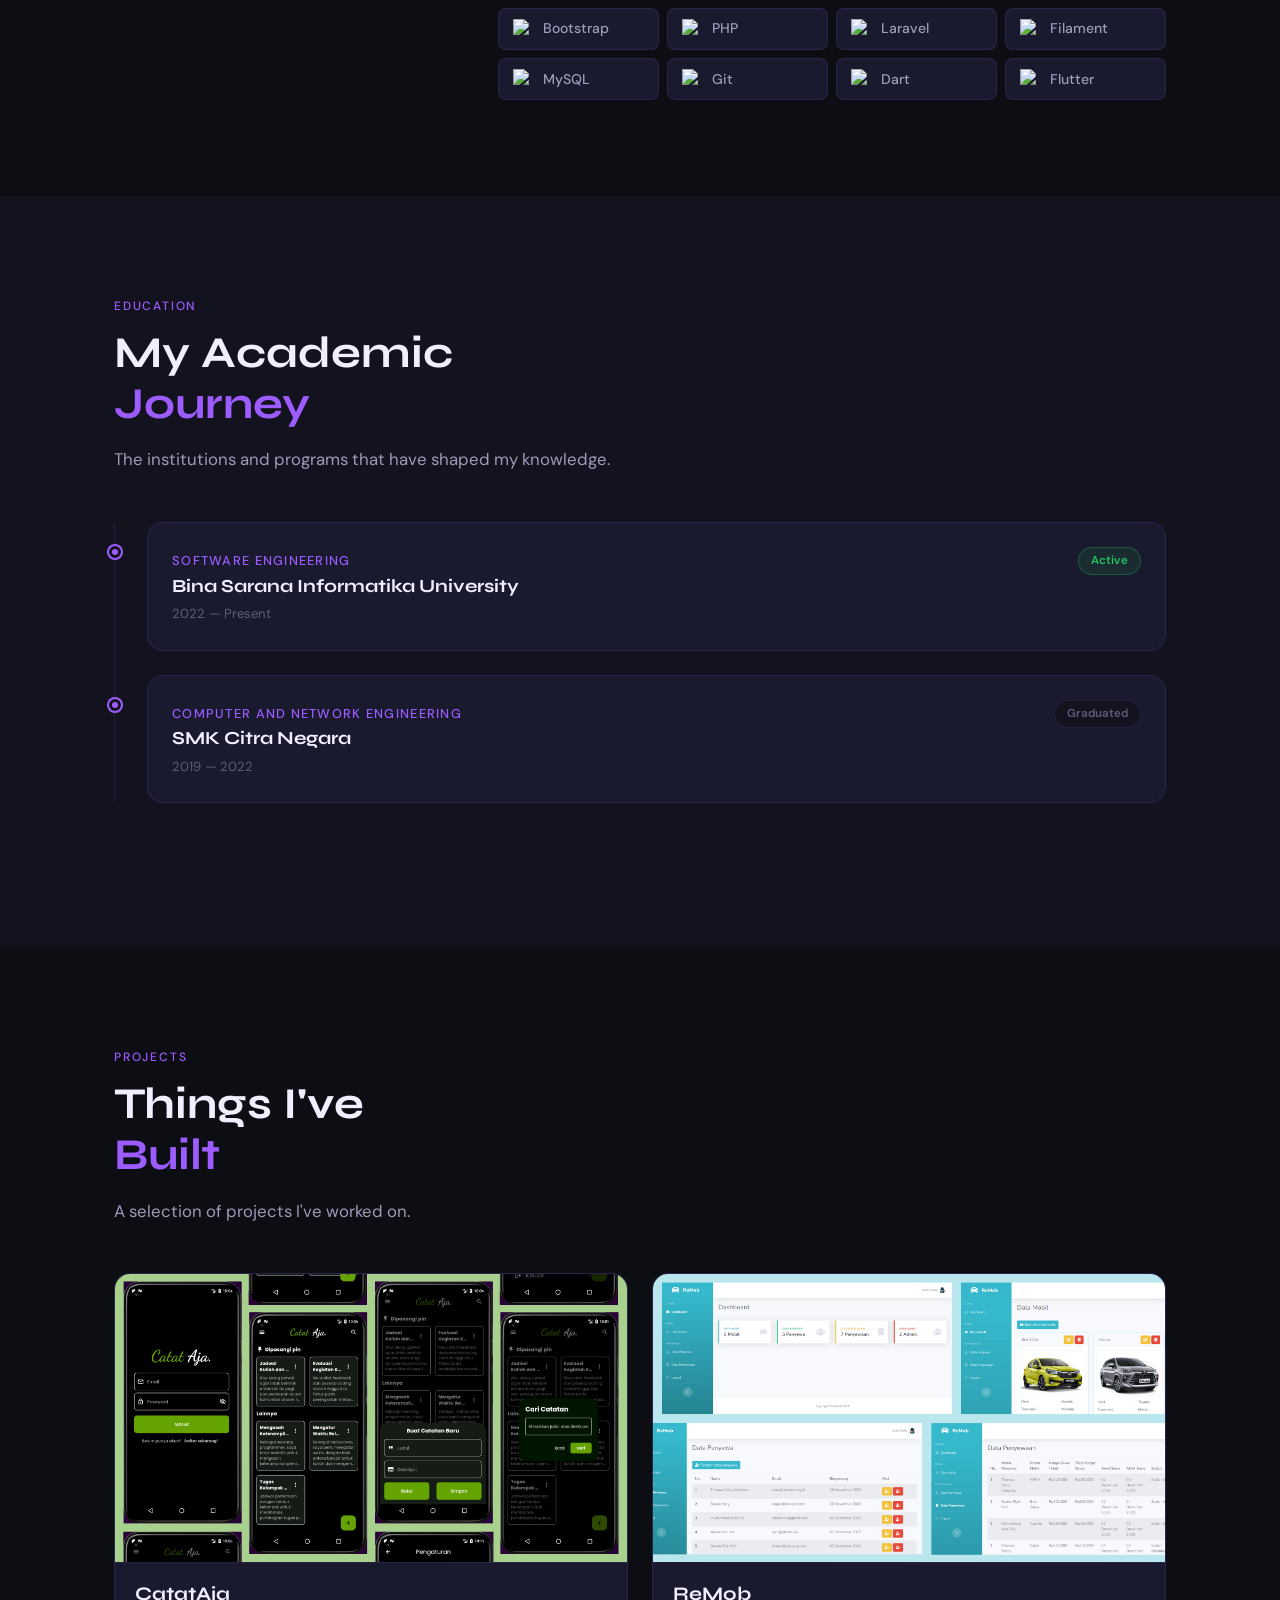
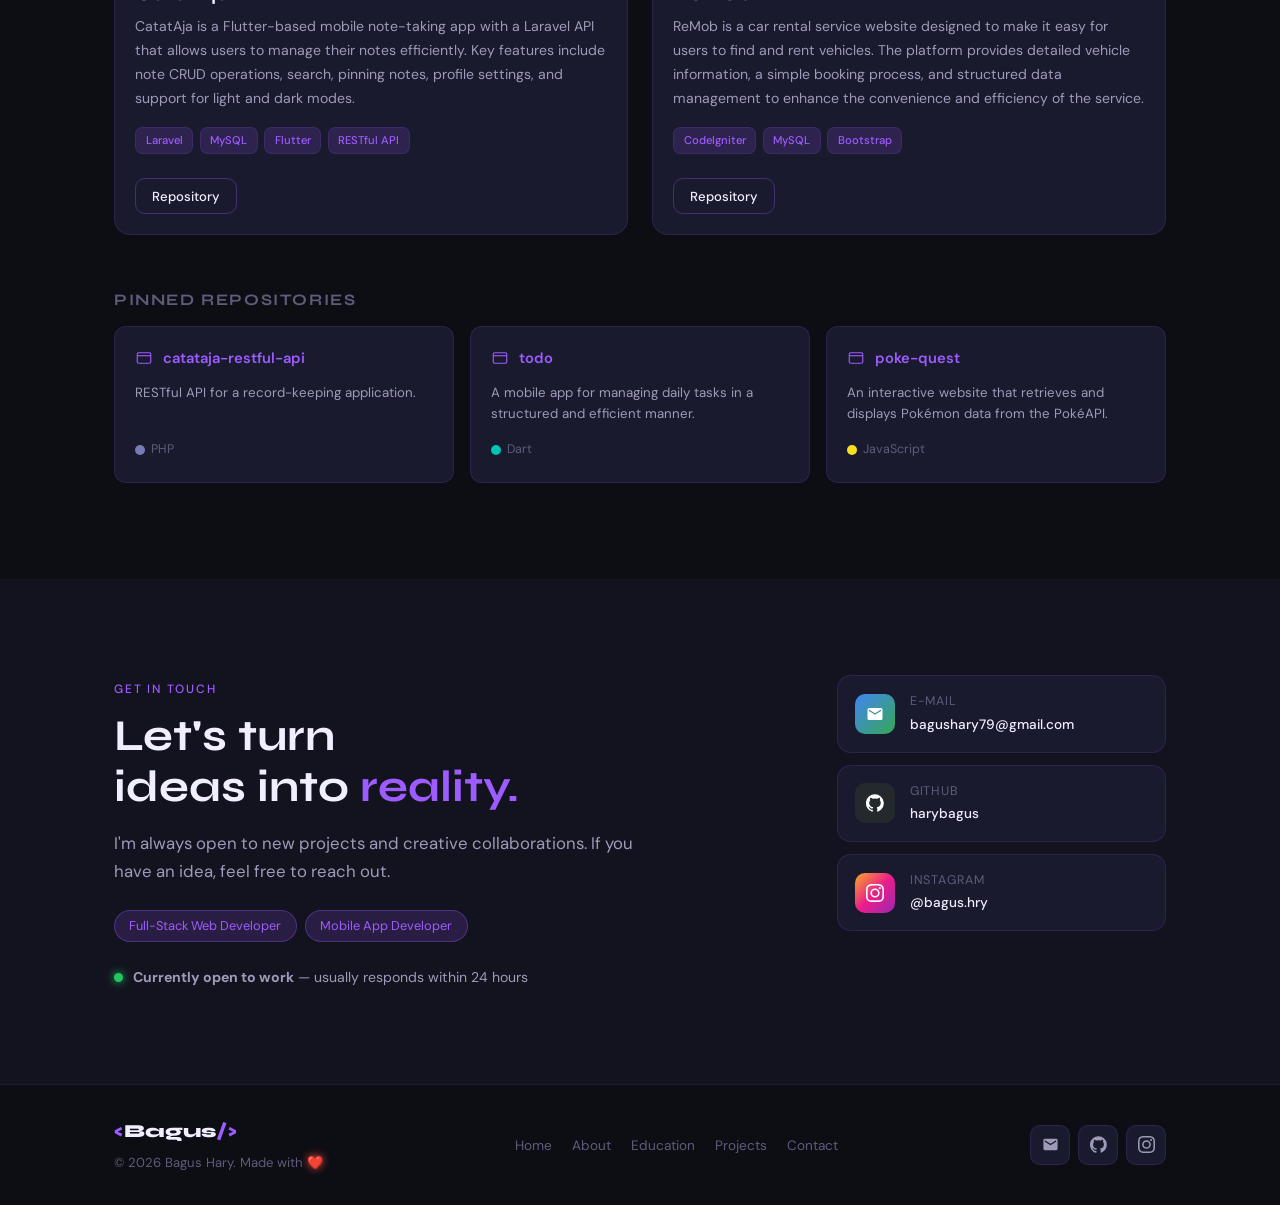
==== commit 9a77e317: "feat: improve contact section responsiveness" ====
--- a/index.html
+++ b/index.html
@@ -426,7 +426,8 @@
                     <div class="contact-right">
                         <div class="contact-links-grid">
                             <a href="mailto:bagushary79@gmail.com" class="contact-link-card">
-                                <div class="contact-link-icon">
+                                <div class="contact-link-icon"
+                                    style="background: linear-gradient(135deg, #4285F4, #34A853)">
                                     <svg viewBox="0 0 24 24" fill="currentColor">
                                         <path
                                             d="M20 4H4a2 2 0 0 0-2 2v12a2 2 0 0 0 2 2h16a2 2 0 0 0 2-2V6a2 2 0 0 0-2-2zm0 4-8 5-8-5V6l8 5 8-5v2z" />
--- a/assets/css/style.css
+++ b/assets/css/style.css
@@ -895,10 +895,11 @@
   color: #22c55e;
 }
 
-.edu-note {
-  font-size: 0.9rem;
-  color: var(--text-secondary);
-  line-height: 1.6;
+@media (max-width: 540px) {
+  .edu-card-header {
+    flex-direction: column-reverse;
+    gap: 0.6rem;
+  }
 }
 
 /* ============================================================
@@ -1155,13 +1156,16 @@
 }
 
 /* Responsive */
+@media (min-width: 560px) and (max-width: 820px) {
+  .contact-links-grid {
+    grid-template-columns: 1fr 1fr;
+  }
+}
+
 @media (max-width: 820px) {
   .contact-wrap {
     grid-template-columns: 1fr;
     gap: 2.5rem;
-  }
-  .contact-links-grid {
-    grid-template-columns: 1fr;
   }
 }
 
@@ -1273,3 +1277,64 @@
 .back-to-top:active {
   transform: translateY(0);
 }
+
+/* ============================================================
+   ANIMATIONS
+   ============================================================ */
+
+/* Fade-in reveal */
+.reveal {
+  opacity: 0;
+  transform: translateY(25px);
+  transition:
+    opacity 0.65s cubic-bezier(0.4, 0, 0.2, 1),
+    transform 0.65s cubic-bezier(0.4, 0, 0.2, 1);
+}
+.reveal.visible {
+  opacity: 1;
+  transform: none;
+}
+
+/* Hero entrance animation */
+.hero-badge {
+  animation: fadeUp 0.6s ease 0.1s both;
+}
+.hero-title {
+  animation: fadeUp 0.6s ease 0.2s both;
+}
+.hero-tagline {
+  animation: fadeUp 0.6s ease 0.3s both;
+}
+.hero-social {
+  animation: fadeUp 0.6s ease 0.4s both;
+}
+.hero-cta {
+  animation: fadeUp 0.6s ease 0.5s both;
+}
+.hero-card {
+  animation: fadeUp 0.7s ease 0.45s both;
+}
+
+@keyframes fadeUp {
+  from {
+    opacity: 0;
+    transform: translateY(25px);
+  }
+  to {
+    opacity: 1;
+    transform: none;
+  }
+}
+
+/* Page-load body fade */
+body {
+  animation: bodyFadeIn 0.4s ease both;
+}
+@keyframes bodyFadeIn {
+  from {
+    opacity: 0;
+  }
+  to {
+    opacity: 1;
+  }
+}
